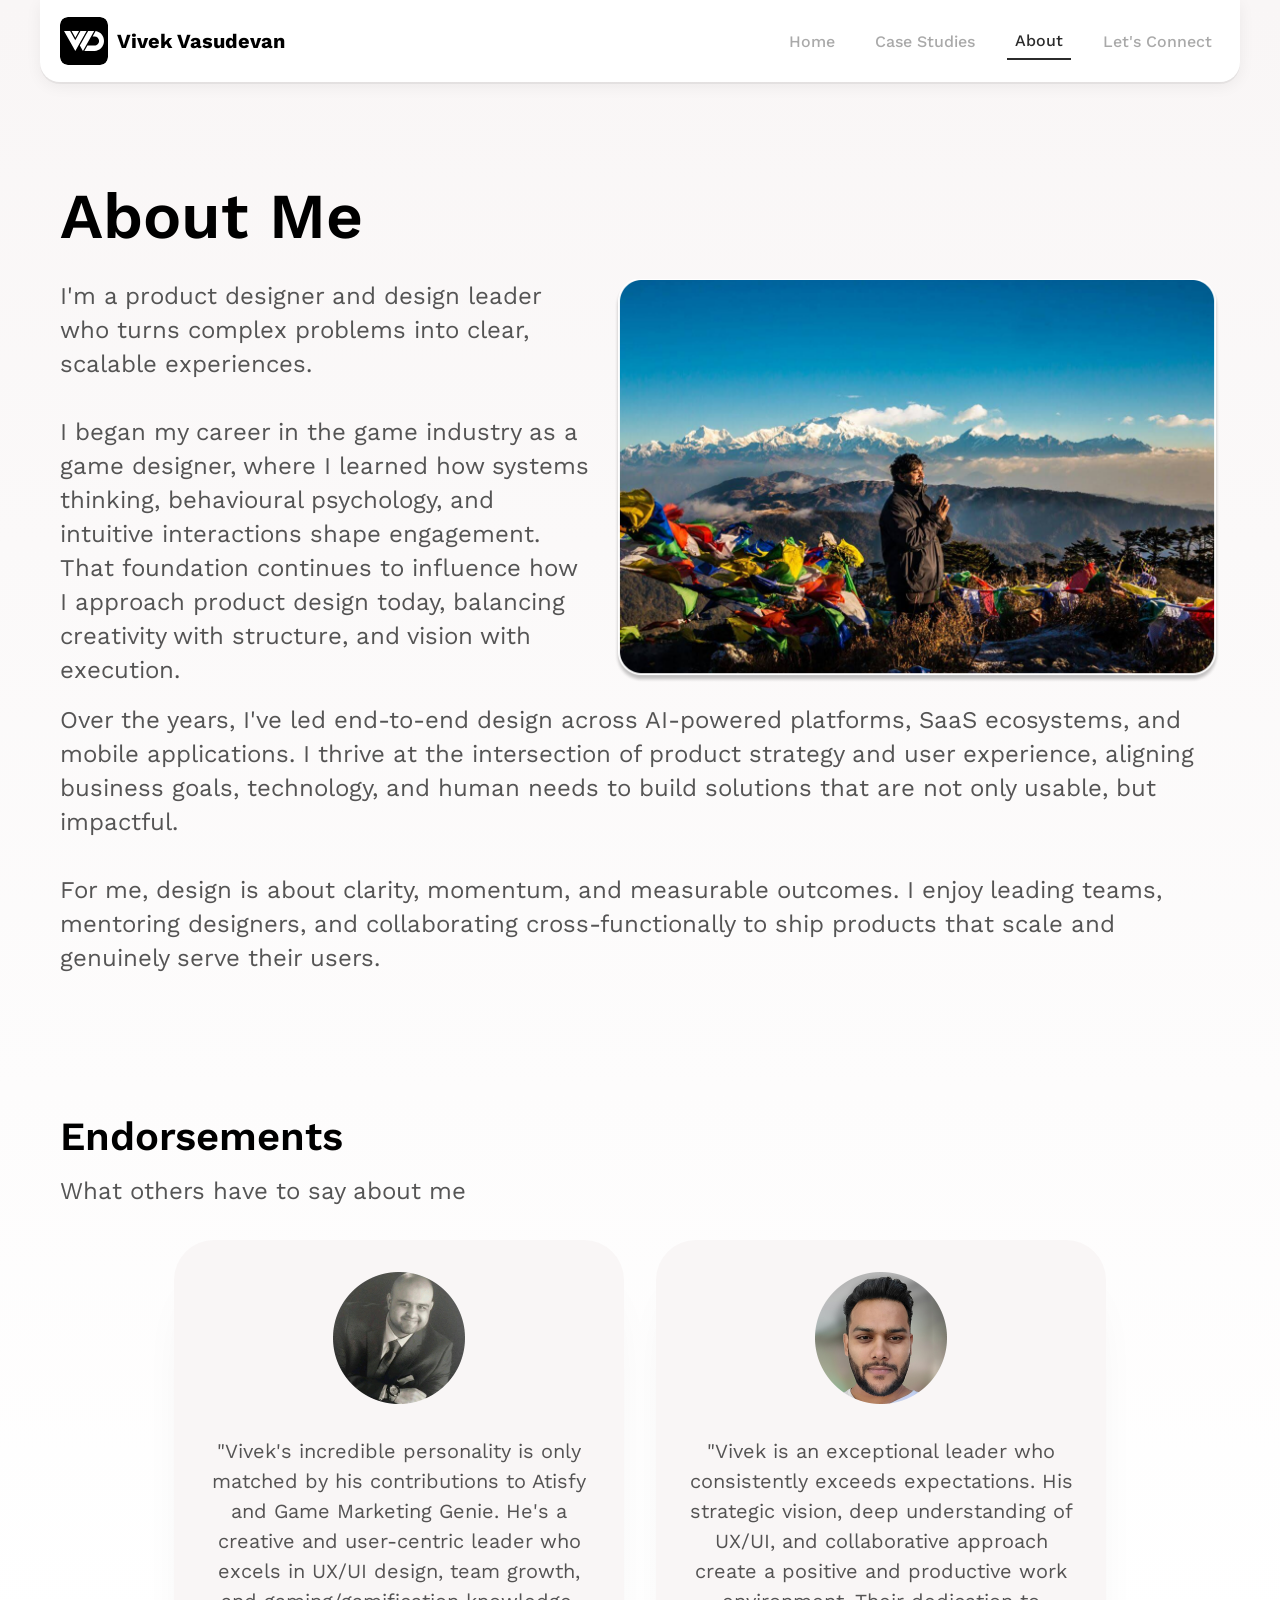
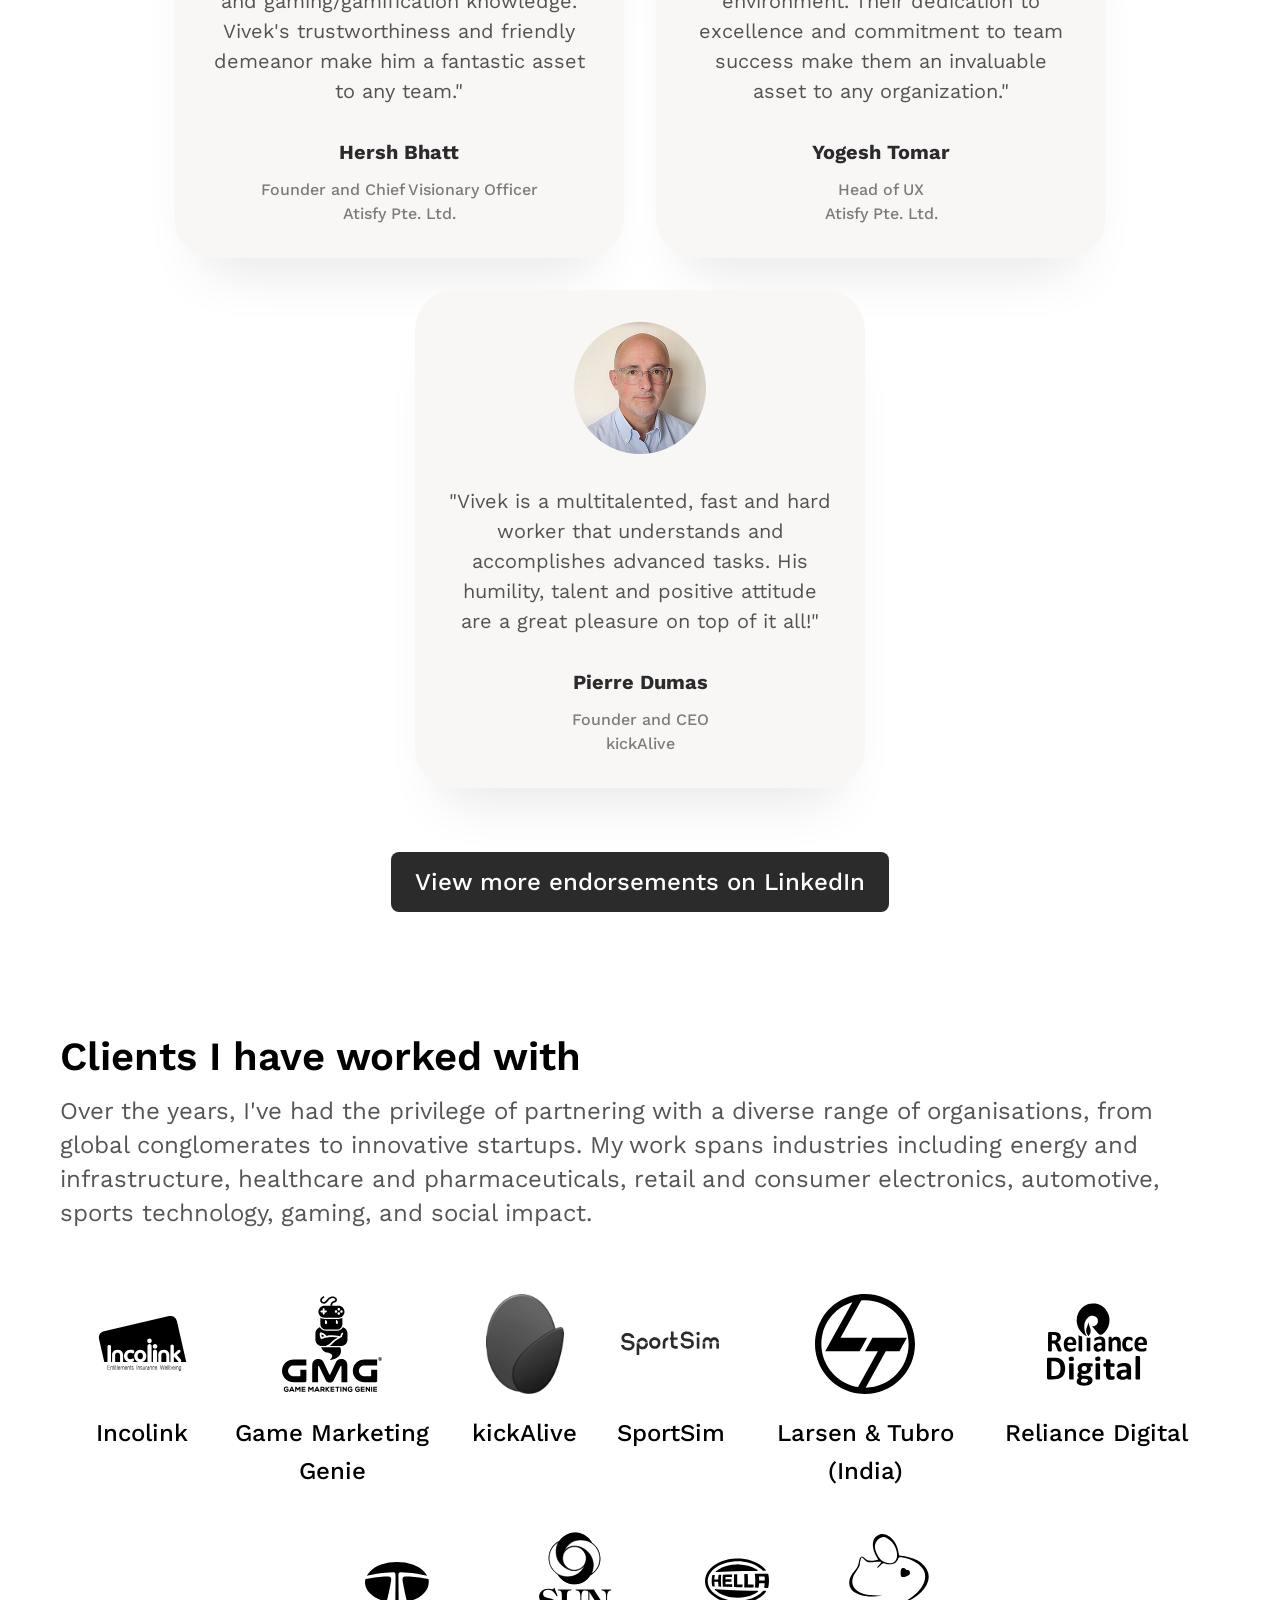
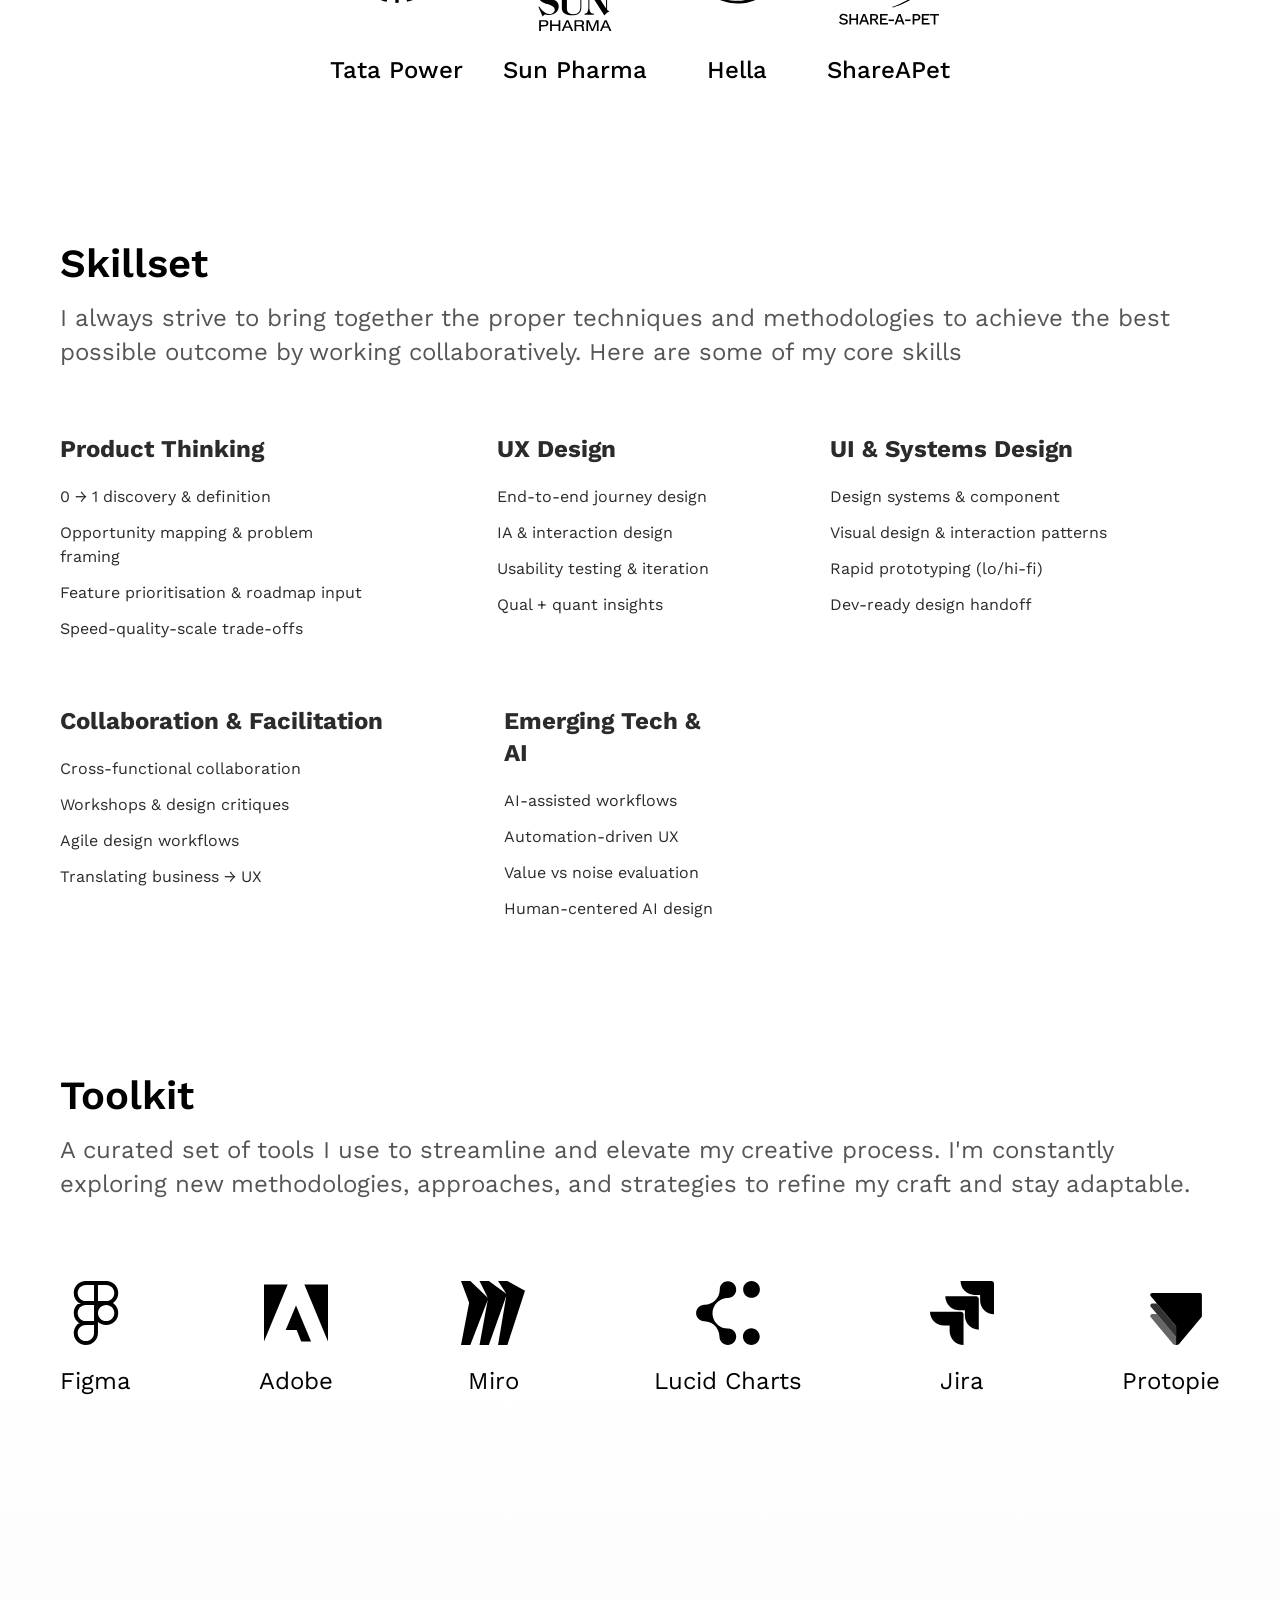
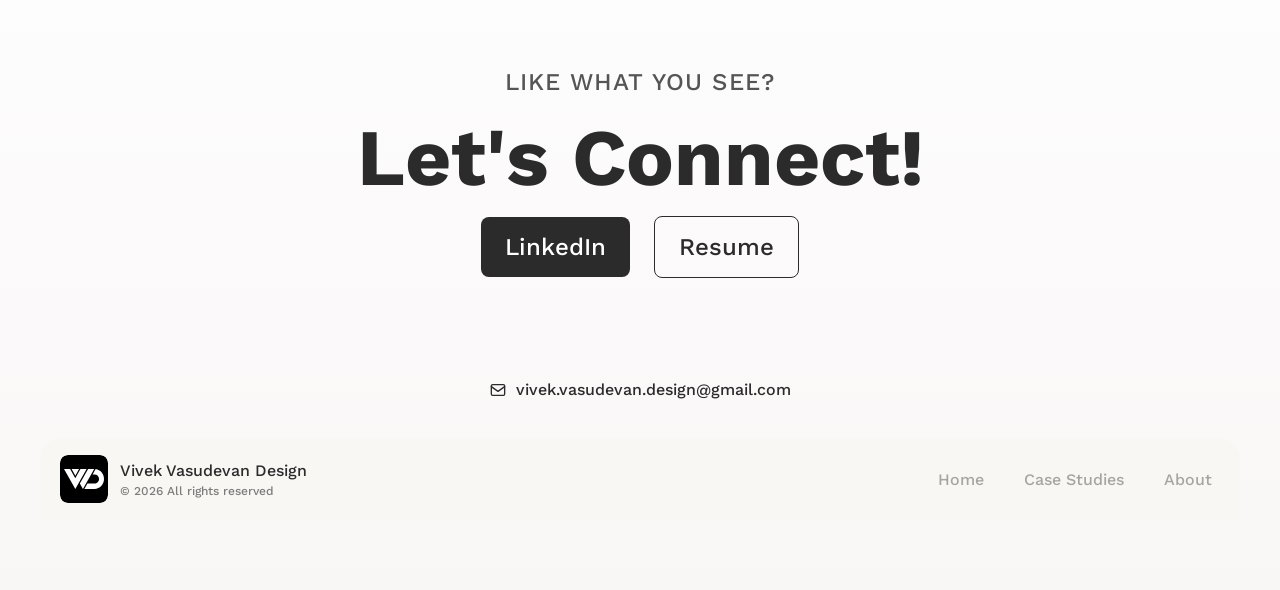
==== about.html @ 0931b458 "Update scroll-to-top button and add back navigation to case study - Replace custom scroll-to-top but" ====
<!DOCTYPE html>
<html lang="en">
<head>
  <meta charset="UTF-8" />
  <meta name="viewport" content="width=device-width, initial-scale=1.0" />
  <title>About – Vivek Vasudevan Design</title>
  <link href="https://fonts.googleapis.com/css2?family=Work+Sans:wght@400;500;600;700&display=swap" rel="stylesheet" />
  <style>
    /* ─── Variables ──────────────────────────────────────── */
    :root {
      --page-max: 1440px;
      --content-width: 1200px;
      --inner-width: 1160px;
    }

    /* ─── Reset ──────────────────────────────────────────── */
    *, *::before, *::after { box-sizing: border-box; margin: 0; padding: 0; }
    html { scroll-behavior: smooth; }

    body {
      font-family: 'Work Sans', sans-serif;
      color: #2b2b2b;
      background: linear-gradient(180deg, #f9f6f6 0%, #fff 30.3%, #fff 85%, #f9f6f6 100%);
      min-height: 100vh;
    }

    .page {
      max-width: var(--page-max);
      margin: 0 auto;
      display: flex;
      flex-direction: column;
      align-items: center;
      padding-bottom: 71px;
    }

    /* ─── NAVIGATION ─────────────────────────────────────── */
    .nav-wrap {
      position: sticky;
      top: 0;
      z-index: 100;
      width: 100%;
      padding: 0 20px;
    }
    nav {
      background: #fff;
      border-radius: 0 0 20px 20px;
      height: 82px;
      padding: 0 20px;
      display: flex;
      align-items: center;
      justify-content: space-between;
      max-width: var(--content-width);
      margin: 0 auto;
      box-shadow: 0 2px 0 rgba(0,0,0,0.05), 0 4px 16px rgba(0,0,0,0.06);
      transition: box-shadow 0.3s;
    }
    nav.scrolled { box-shadow: 0 2px 0 rgba(0,0,0,0.06), 0 8px 24px rgba(0,0,0,0.1); }

    .nav-brand {
      display: flex;
      align-items: center;
      gap: 9px;
      text-decoration: none;
    }
    .nav-logo {
      width: 48px; height: 48px;
      background: #000;
      border-radius: 8px;
      padding: 4px;
      position: relative;
      flex-shrink: 0;
    }
    .nav-logo img {
      position: absolute;
      top: 29.17%; right: 8.33%; bottom: 29.17%; left: 8.33%;
      width: auto; height: auto;
      max-width: 100%; max-height: 100%;
      object-fit: contain;
    }
    .nav-name { font-size: 20px; font-weight: 700; color: #000; white-space: nowrap; }

    .nav-links { display: flex; gap: 24px; align-items: center; list-style: none; }
    .nav-links a, .nav-links button {
      font-family: 'Work Sans', sans-serif;
      font-size: 16px; font-weight: 500;
      color: #2b2b2b;
      text-decoration: none;
      background: none; border: none; cursor: pointer;
      padding: 8px; opacity: 0.4;
      transition: opacity 0.2s;
      display: block;
    }
    .nav-links li.active a { opacity: 1; border-bottom: 2px solid #2b2b2b; }
    .nav-links a:hover, .nav-links button:hover { opacity: 0.8; }

    /* ─── SECTION HEADERS ────────────────────────────────── */
    .section-header { display: flex; flex-direction: column; gap: 12px; width: var(--inner-width); }
    .section-title {
      font-size: 40px; font-weight: 600;
      line-height: 50px; color: #000;
    }
    .section-subtitle {
      font-size: 24px; font-weight: 400;
      line-height: 34px; color: #2b2b2b;
      opacity: 0.8;
    }

    /* ─── ABOUT INTRO ────────────────────────────────────── */
    .about-intro {
      display: flex;
      flex-direction: column;
      gap: 25px;
      align-items: flex-start;
      padding-top: 96px;
      width: var(--inner-width);
    }
    .about-page-title {
      font-size: 64px; font-weight: 600;
      line-height: 76px; color: #000;
    }
    .about-content-wrap { display: flex; flex-direction: column; gap: 16px; width: 100%; }
    .about-row-1 {
      display: flex;
      flex-wrap: wrap;
      gap: 16px 24px;
      align-items: flex-start;
    }
    .about-text {
      flex: 1 0 0;
      font-size: 24px; font-weight: 400;
      line-height: 34px; color: #2b2b2b;
      opacity: 0.8;
      min-width: 300px;
    }
    .about-photo-wrap {
      width: 606px; height: 403px;
      border: none;
      border-radius: 0;
      box-shadow: none;
      overflow: hidden;
      flex-shrink: 0;
    }
    .about-photo-wrap img {
      width: 100%; height: 100%;
      object-fit: cover;
    }
    .about-row-2 .about-text { opacity: 0.8; }

    /* ─── ENDORSEMENTS ───────────────────────────────────── */
    .endorsements-section {
      display: flex;
      flex-direction: column;
      gap: 64px;
      align-items: center;
      padding-top: 137px;
    }
    .endorsements-inner { display: flex; flex-direction: column; gap: 32px; align-items: center; }
    .endorsements-grid {
      display: flex;
      flex-wrap: wrap;
      gap: 32px;
      justify-content: center;
    }
    .endorsement-card {
      background: #f9f6f6;
      border-radius: 40px;
      padding: 32px;
      width: 450px;
      display: flex;
      flex-direction: column;
      align-items: center;
      gap: 32px;
      box-shadow: 0 39px 58.5px -30px rgba(0,0,0,0.11);
      overflow: hidden;
    }
    .endorsement-avatar {
      width: 132px; height: 132px;
      border-radius: 0;
      object-fit: cover;
      flex-shrink: 0;
    }
    .endorsement-quote {
      font-size: 20px; font-weight: 400;
      line-height: 30px; color: #2b2b2b;
      opacity: 0.8;
      text-align: center;
    }
    .endorsement-author { display: flex; flex-direction: column; gap: 12px; width: 100%; text-align: center; }
    .endorsement-name { font-size: 20px; font-weight: 700; line-height: 28px; color: #2b2b2b; }
    .endorsement-role {
      font-size: 16px; font-weight: 500;
      line-height: 24px; color: #2b2b2b;
      opacity: 0.6;
    }

    /* ─── CLIENTS ────────────────────────────────────────── */
    .clients-section { display: flex; flex-direction: column; gap: 64px; width: 100%; }
    .clients-grid {
      display: flex;
      flex-wrap: wrap;
      gap: 40px;
      justify-content: center;
    }
    .client-item { display: flex; flex-direction: column; gap: 20px; align-items: center; }
    .client-logo {
      width: 100px; height: 100px;
      display: flex; align-items: center; justify-content: center;
      flex-shrink: 0;
    }
    .client-logo img { max-width: 100%; max-height: 100%; object-fit: contain; }
    .client-logo.black-bg { background: #000; border-radius: 4px; padding: 10px; }
    .client-name {
      font-size: 24px; font-weight: 500;
      line-height: 1.6; color: #000;
      text-align: center;
      max-width: 200px;
    }

    /* ─── SKILLSET ───────────────────────────────────────── */
    .skills-section { display: flex; flex-direction: column; gap: 64px; width: 100%; }
    .skills-grid {
      display: flex;
      flex-wrap: wrap;
      gap: 64px 120px;
      width: var(--inner-width);
    }
    .skill-group { display: flex; flex-direction: column; gap: 20px; }
    .skill-title { font-size: 24px; font-weight: 700; line-height: 32px; color: #2b2b2b; }
    .skill-items { display: flex; flex-direction: column; gap: 12px; }
    .skill-item { font-size: 16px; font-weight: 400; line-height: 24px; color: #2b2b2b; }

    /* ─── TOOLKIT ────────────────────────────────────────── */
    .toolkit-section { display: flex; flex-direction: column; gap: 80px; width: 100%; }
    .toolkit-row {
      display: flex;
      justify-content: space-between;
      align-items: flex-start;
      width: 100%;
    }
    .tool-item { display: flex; flex-direction: column; gap: 19px; align-items: center; }
    .tool-icon { width: 64px; height: 64px; object-fit: contain; }
    .tool-name { font-size: 24px; font-weight: 400; line-height: 34px; color: #000; white-space: nowrap; }

    /* ─── OUTER SECTIONS WRAPPER ─────────────────────────── */
    .sections-wrapper {
      display: flex;
      flex-direction: column;
      gap: 150px;
      align-items: center;
      padding-top: 120px;
      padding-left: 20px;
      padding-right: 20px;
      width: var(--content-width);
    }

    /* ─── FOOTER ─────────────────────────────────────────── */
    .footer {
      display: flex;
      flex-direction: column;
      align-items: center;
      gap: 64px;
      width: var(--content-width);
      padding-top: 120px;
    }
    .footer-cta { display: flex; flex-direction: column; gap: 12px; align-items: center; width: 100%; }
    .footer-eyebrow {
      font-size: 24px; font-weight: 500;
      color: #2b2b2b; opacity: 0.8;
      text-transform: uppercase;
      text-align: center;
      letter-spacing: 0.05em;
    }
    .footer-headline-wrap {
      display: flex; flex-direction: column;
      align-items: center; gap: 8px;
      height: 192px; justify-content: flex-start;
    }
    .footer-headline { font-size: 80px; font-weight: 700; color: #2b2b2b; text-align: center; line-height: 100px; }
    .footer-btns { display: flex; gap: 24px; align-items: center; }
    .btn-filled {
      background: #2b2b2b; color: #fff;
      padding: 16px 24px; border-radius: 8px;
      font-size: 24px; font-weight: 500;
      text-decoration: none;
      transition: background 0.2s, transform 0.2s;
      display: inline-block;
    }
    .btn-filled:hover { background: #444; transform: translateY(-2px); }
    .btn-outline {
      border: 1px solid #2b2b2b; color: #2b2b2b;
      padding: 16px 24px; border-radius: 8px;
      font-size: 24px; font-weight: 500;
      text-decoration: none;
      transition: background 0.2s, transform 0.2s;
      display: inline-block;
    }
    .btn-outline:hover { background: #f5f5f5; transform: translateY(-2px); }

    .footer-bottom-area { display: flex; flex-direction: column; align-items: center; gap: 24px; width: 100%; }
    .footer-email-link {
      display: flex; align-items: center; gap: 10px;
      padding: 16px; text-decoration: none;
      color: #2b2b2b; font-size: 16px; font-weight: 500;
      border-radius: 8px; transition: opacity 0.2s;
    }
    .footer-email-link:hover { opacity: 0.6; }
    .footer-email-link img { width: 16px; height: 16px; }

    .footer-bottom-nav {
      width: var(--content-width);
      padding: 16px 20px;
      border-radius: 20px 20px 0 0;
      background: #f8f7f4;
      display: flex; align-items: center; justify-content: space-between;
    }
    .footer-brand { display: flex; align-items: center; gap: 12px; text-decoration: none; }
    .footer-logo {
      width: 48px; height: 48px;
      background: #000; border-radius: 8px;
      position: relative; flex-shrink: 0;
    }
    .footer-logo img {
      position: absolute;
      top: 29.17%; right: 8.33%; bottom: 29.17%; left: 8.33%;
      width: auto; height: auto; max-width: 100%; max-height: 100%;
      object-fit: contain;
    }
    .footer-brand-text { display: flex; flex-direction: column; gap: 4px; }
    .footer-brand-name { font-size: 16px; font-weight: 500; color: #2b2b2b; white-space: nowrap; }
    .footer-brand-copy { font-size: 12px; font-weight: 500; color: #2b2b2b; opacity: 0.6; }

    .footer-nav-links { display: flex; gap: 24px; list-style: none; }
    .footer-nav-links a {
      font-family: 'Work Sans', sans-serif;
      font-size: 16px; font-weight: 500;
      color: #2b2b2b; opacity: 0.4;
      text-decoration: none; padding: 8px;
      transition: opacity 0.2s;
    }
    .footer-nav-links a:hover { opacity: 0.8; }

    /* ─── LINKEDIN BUTTON ────────────────────────────────── */
    .linkedin-btn {
      background: #2b2b2b; color: #fff;
      padding: 16px 24px; border-radius: 8px;
      font-size: 24px; font-weight: 500;
      text-decoration: none;
      transition: background 0.2s, transform 0.2s;
      display: inline-block;
    }
    .linkedin-btn:hover { background: #444; transform: translateY(-2px); }

    /* ─── SCROLL TO TOP ──────────────────────────────────── */
    .scroll-top {
      position: fixed;
      right: 20px; bottom: 40px;
      width: 98px; height: 98px;
      background: none; border: none;
      padding: 0; cursor: pointer;
      display: flex; align-items: center; justify-content: center;
      opacity: 0; transform: translateY(20px);
      transition: opacity 0.3s, transform 0.3s;
      z-index: 99;
    }
    .scroll-top.visible { opacity: 1; transform: translateY(0); }
    .scroll-top:hover { transform: translateY(-4px); }
    .scroll-top img { width: 98px; height: 98px; display: block; }

    /* ─── REVEAL ANIMATIONS ──────────────────────────────── */
    .reveal {
      opacity: 0; transform: translateY(32px);
      transition: opacity 0.7s ease, transform 0.7s ease;
    }
    .reveal.visible { opacity: 1; transform: translateY(0); }

    .about-intro { opacity: 0; transform: translateY(24px); animation: fadeUp 0.8s ease forwards 0.1s; }
    @keyframes fadeUp { to { opacity: 1; transform: translateY(0); } }

    /* ─── HAMBURGER BUTTON ──────────────────────────────────── */
    .nav-hamburger {
      display: none;
      flex-direction: column;
      gap: 4px;
      background: none;
      border: none;
      cursor: pointer;
      padding: 8px;
      flex-shrink: 0;
      width: 48px;
      height: 48px;
      align-items: center;
      justify-content: center;
    }
    .nav-hamburger span {
      display: block;
      width: 32px;
      height: 4px;
      background: #2b2b2b;
      border-radius: 22px;
      transition: transform 0.3s ease, opacity 0.3s ease;
    }
    .nav-hamburger.open span:nth-child(1) { transform: translateY(8px) rotate(45deg); }
    .nav-hamburger.open span:nth-child(2) { opacity: 0; transform: scaleX(0); }
    .nav-hamburger.open span:nth-child(3) { transform: translateY(-8px) rotate(-45deg); }

    /* ─── HAMBURGER MENU OVERLAY ────────────────────────────── */
    .mobile-menu {
      display: none;
      flex-direction: column;
      gap: 12px;
      background: #fff;
      border-top: 1px solid rgba(0,0,0,0.08);
      padding: 8px 0 16px;
      position: absolute;
      top: 82px;
      left: 0;
      right: 0;
      z-index: 99;
      box-shadow: 0 8px 24px rgba(0,0,0,0.08);
    }
    .mobile-menu.open { display: flex; }
    @media (min-width: 769px) { .mobile-menu { display: none !important; } }
    .mobile-menu a, .mobile-menu button {
      font-family: 'Work Sans', sans-serif;
      font-size: 16px;
      font-weight: 500;
      color: #2b2b2b;
      text-decoration: none;
      background: none;
      border: none;
      cursor: pointer;
      padding: 10px 20px;
      text-align: left;
      width: 100%;
      display: block;
      transition: opacity 0.2s;
    }
    .mobile-menu a:hover, .mobile-menu button:hover { opacity: 0.6; }

    /* ─── TABLET ≤ 768px ────────────────────────────────────── */
    @media (max-width: 768px) {
      /* Nav */
      .nav-wrap { padding: 0; }
      nav { padding: 0 20px; max-width: 100%; }
      .nav-links { display: none; }
      .nav-hamburger { display: flex; }

      /* About intro: full-width, 40px side padding, photo stacks below text */
      .about-intro { width: 100%; padding: 48px 40px 0; }
      .about-photo-wrap { width: 100%; height: auto; aspect-ratio: 606/403; }
      .about-text { min-width: 0; }

      /* Endorsements: constrain width and add padding */
      .endorsements-section { width: 100%; padding-left: 40px; padding-right: 40px; box-sizing: border-box; }
      .section-header { width: 100%; }

      /* Sections wrapper: full width */
      .sections-wrapper { width: 100%; padding-left: 40px; padding-right: 40px; gap: 80px; padding-top: 80px; }
      .skills-grid { width: 100%; }
      .toolkit-row { flex-wrap: wrap; gap: 40px; justify-content: center; }

      /* Footer */
      .footer { width: 100%; }
      .footer-headline { font-size: 64px; line-height: 1.2; }
      .footer-headline-wrap { height: auto; }
      .footer-bottom-nav { width: 100%; }
      .scroll-top { right: 14px; width: 72px; height: 72px; }
      .scroll-top img { width: 72px; height: 72px; }
    }

    /* ─── MOBILE ≤ 480px ────────────────────────────────────── */
    @media (max-width: 480px) {
      /* Nav */
      .nav-name { display: none; }

      /* About intro */
      .about-intro { padding: 40px 16px 0; }
      .about-page-title { font-size: 48px; line-height: 1.2; }
      .about-content-wrap { gap: 24px; }
      .about-text { font-size: 20px; line-height: 1.6; }

      /* Endorsements */
      .endorsements-section { padding-left: 16px; padding-right: 16px; padding-top: 80px; }
      .endorsements-inner { width: 100%; }
      .endorsement-card { width: 100%; border-radius: 24px; }
      .endorsement-quote { font-size: 16px; line-height: 1.6; }
      .endorsement-avatar { width: 100px; height: 100px; }
      .endorsement-name { font-size: 18px; }
      .endorsement-role { font-size: 14px; }

      /* Clients */
      .clients-grid { gap: 20px; }
      .client-logo { width: 72px; height: 72px; }
      .client-name { font-size: 18px; max-width: 120px; }

      /* Skills: single column, override inline widths */
      .skills-grid { flex-direction: column; gap: 32px; }
      .skills-grid .skill-group { width: 100% !important; }
      .skill-title { font-size: 20px; }

      /* Toolkit */
      .toolkit-row { gap: 24px; }
      .tool-name { font-size: 18px; }

      /* Sections */
      .sections-wrapper { padding-left: 16px; padding-right: 16px; gap: 60px; padding-top: 60px; }
      .section-title { font-size: 32px; line-height: 1.3; }
      .section-subtitle { font-size: 18px; line-height: 1.5; }

      /* Footer */
      .footer { padding-top: 60px; }
      .footer-eyebrow { font-size: 18px; }
      .footer-headline { font-size: 48px; line-height: 1.2; }
      .footer-headline-wrap { height: auto; gap: 24px; }
      .btn-filled, .btn-outline { font-size: 20px; padding: 14px 20px; }
      .footer-btns { flex-direction: column; gap: 12px; align-items: stretch; }
      .footer-bottom-nav {
        flex-direction: column; gap: 12px; align-items: center;
        border-radius: 20px 20px 0 0; padding: 16px;
      }
      .footer-nav-links { display: none; }
      .footer-brand { justify-content: center; }
      .footer-brand-text { align-items: center; }
      .scroll-top { right: 8px; width: 60px; height: 60px; }
      .scroll-top img { width: 60px; height: 60px; }
    }
  </style>
</head>
<body>
<div class="page">

  <!-- ═══ NAVIGATION ══════════════════════════════════════ -->
  <div class="nav-wrap" style="width:100%;">
    <nav id="main-nav">
      <a href="index.html" class="nav-brand">
        <img src="assets/images/VivekVasudevanDesign_Logo.svg" alt="VD logo" width="48" height="48" style="border-radius:8px;flex-shrink:0;" />
        <span class="nav-name">Vivek Vasudevan</span>
      </a>
      <ul class="nav-links">
        <li><a href="index.html">Home</a></li>
        <li><a href="index.html#case-studies">Case Studies</a></li>
        <li class="active"><a href="about.html">About</a></li>
        <li><button onclick="document.getElementById('footer').scrollIntoView({behavior:'smooth'})">Let's Connect</button></li>
      </ul>
      <button class="nav-hamburger" id="hamburgerBtn" aria-label="Open menu" aria-expanded="false">
        <span></span><span></span><span></span>
      </button>
    </nav>
    <div class="mobile-menu" id="mobileMenu" role="menu">
      <a href="index.html">Home</a>
      <a href="index.html#case-studies">Case Studies</a>
      <a href="about.html" onclick="closeMobileMenu()">About</a>
      <button onclick="closeMobileMenu(); document.getElementById('footer').scrollIntoView({behavior:'smooth'})">Let's Connect</button>
    </div>
  </div>

  <!-- ═══ ABOUT INTRO ══════════════════════════════════════ -->
  <div class="about-intro">
    <h1 class="about-page-title">About Me</h1>
    <div class="about-content-wrap">
      <div class="about-row-1">
        <div class="about-text">
          <p>I'm a product designer and design leader who turns complex problems into clear, scalable experiences.</p>
          <p>&nbsp;</p>
          <p>I began my career in the game industry as a game designer, where I learned how systems thinking, behavioural psychology, and intuitive interactions shape engagement. That foundation continues to influence how I approach product design today, balancing creativity with structure, and vision with execution.</p>
        </div>
        <div class="about-photo-wrap">
          <img src="assets/images/AboutMe.png" alt="Vivek Vasudevan" />
        </div>
      </div>
      <div class="about-row-2">
        <div class="about-text" style="width:100%;opacity:0.8;">
          <p>Over the years, I've led end-to-end design across AI-powered platforms, SaaS ecosystems, and mobile applications. I thrive at the intersection of product strategy and user experience, aligning business goals, technology, and human needs to build solutions that are not only usable, but impactful.</p>
          <p>&nbsp;</p>
          <p>For me, design is about clarity, momentum, and measurable outcomes. I enjoy leading teams, mentoring designers, and collaborating cross-functionally to ship products that scale and genuinely serve their users.</p>
        </div>
      </div>
    </div>
  </div>

  <!-- ═══ ENDORSEMENTS ════════════════════════════════════ -->
  <section class="endorsements-section">
    <div class="endorsements-inner">
      <div class="section-header reveal">
        <h2 class="section-title">Endorsements</h2>
        <p class="section-subtitle">What others have to say about me</p>
      </div>
      <div class="endorsements-grid reveal">

        <div class="endorsement-card">
          <img class="endorsement-avatar" src="assets/images/Hersh_ProfilePic.png" alt="Hersh Bhatt" />
          <p class="endorsement-quote">"Vivek's incredible personality is only matched by his contributions to Atisfy and Game Marketing Genie. He's a creative and user-centric leader who excels in UX/UI design, team growth, and gaming/gamification knowledge. Vivek's trustworthiness and friendly demeanor make him a fantastic asset to any team."</p>
          <div class="endorsement-author">
            <p class="endorsement-name">Hersh Bhatt</p>
            <p class="endorsement-role">Founder and Chief Visionary Officer<br>Atisfy Pte. Ltd.</p>
          </div>
        </div>

        <div class="endorsement-card">
          <img class="endorsement-avatar" src="assets/images/Yogesh_ProfilePic.png" alt="Yogesh Tomar" />
          <p class="endorsement-quote">"Vivek is an exceptional leader who consistently exceeds expectations. His strategic vision, deep understanding of UX/UI, and collaborative approach create a positive and productive work environment. Their dedication to excellence and commitment to team success make them an invaluable asset to any organization."</p>
          <div class="endorsement-author">
            <p class="endorsement-name">Yogesh Tomar</p>
            <p class="endorsement-role">Head of UX<br>Atisfy Pte. Ltd.</p>
          </div>
        </div>

        <div class="endorsement-card">
          <img class="endorsement-avatar" src="assets/images/Pierre_ProfilePic.png" alt="Pierre Dumas" />
          <p class="endorsement-quote">"Vivek is a multitalented, fast and hard worker that understands and accomplishes advanced tasks. His humility, talent and positive attitude are a great pleasure on top of it all!"</p>
          <div class="endorsement-author">
            <p class="endorsement-name">Pierre Dumas</p>
            <p class="endorsement-role">Founder and CEO<br>kickAlive</p>
          </div>
        </div>

      </div>
    </div>
    <a class="linkedin-btn reveal" href="https://www.linkedin.com/in/vivek-vasudevan/details/recommendations/?detailScreenTabIndex=0" target="_blank" rel="noopener">
      View more endorsements on LinkedIn
    </a>
  </section>

  <!-- ═══ MAIN SECTIONS (Clients / Skillset / Toolkit / Footer) ═══ -->
  <div class="sections-wrapper">

    <!-- ─── CLIENTS ──────────────────────────────────────── -->
    <div class="clients-section reveal">
      <div class="section-header">
        <h2 class="section-title">Clients I have worked with</h2>
        <p class="section-subtitle">Over the years, I've had the privilege of partnering with a diverse range of organisations, from global conglomerates to innovative startups. My work spans industries including energy and infrastructure, healthcare and pharmaceuticals, retail and consumer electronics, automotive, sports technology, gaming, and social impact.</p>
      </div>
      <div class="clients-grid">

        <div class="client-item">
          <div class="client-logo" style="position:relative;">
            <img src="assets/images/Incolink_Logo.svg" alt="Incolink" style="max-width:100%;max-height:100%;object-fit:contain;" />
          </div>
          <span class="client-name">Incolink</span>
        </div>

        <div class="client-item">
          <div class="client-logo">
            <img src="assets/images/GMG_Logo.svg" alt="Game Marketing Genie" style="max-width:100%;max-height:100%;object-fit:contain;" />
          </div>
          <span class="client-name">Game Marketing Genie</span>
        </div>

        <div class="client-item">
          <div class="client-logo">
            <img src="assets/images/kickAlive_Logo.svg" alt="kickAlive" style="max-width:100%;max-height:100%;object-fit:contain;" />
          </div>
          <span class="client-name">kickAlive</span>
        </div>

        <div class="client-item">
          <div class="client-logo">
            <img src="assets/images/SportSim_Logo.svg" alt="SportSim" style="max-width:100%;max-height:100%;object-fit:contain;" />
          </div>
          <span class="client-name">SportSim</span>
        </div>

        <div class="client-item">
          <div class="client-logo">
            <img src="assets/images/LnT_Logo.svg" alt="Larsen &amp; Tubro" style="max-width:100%;max-height:100%;object-fit:contain;" />
          </div>
          <span class="client-name">Larsen &amp; Tubro (India)</span>
        </div>

        <div class="client-item">
          <div class="client-logo">
            <img src="assets/images/RelaiceDigital_Logo.svg" alt="Reliance Digital" style="max-width:100%;max-height:100%;object-fit:contain;" />
          </div>
          <span class="client-name">Reliance Digital</span>
        </div>

        <div class="client-item">
          <div class="client-logo">
            <img src="assets/images/TataPower_Logo.svg" alt="Tata Power" style="max-width:100%;max-height:100%;object-fit:contain;" />
          </div>
          <span class="client-name">Tata Power</span>
        </div>

        <div class="client-item">
          <div class="client-logo">
            <img src="assets/images/SunPharma_Logo.svg" alt="Sun Pharma" style="max-width:100%;max-height:100%;object-fit:contain;" />
          </div>
          <span class="client-name">Sun Pharma</span>
        </div>

        <div class="client-item">
          <div class="client-logo">
            <img src="assets/images/Hella_Logo.svg" alt="Hella" style="max-width:100%;max-height:100%;object-fit:contain;" />
          </div>
          <span class="client-name">Hella</span>
        </div>

        <div class="client-item">
          <div class="client-logo">
            <img src="assets/images/ShareAPet_Logo.svg" alt="ShareAPet" style="max-width:100%;max-height:100%;object-fit:contain;" />
          </div>
          <span class="client-name">ShareAPet</span>
        </div>

      </div>
    </div>

    <!-- ─── SKILLSET ──────────────────────────────────────── -->
    <div class="skills-section reveal">
      <div style="display:flex;flex-direction:column;align-items:center;width:100%;">
        <div class="section-header">
          <h2 class="section-title">Skillset</h2>
          <p class="section-subtitle">I always strive to bring together the proper techniques and methodologies to achieve the best possible outcome by working collaboratively. Here are some of my core skills</p>
        </div>
      </div>
      <div class="skills-grid">

        <div class="skill-group" style="width:317px;">
          <p class="skill-title">Product Thinking</p>
          <div class="skill-items">
            <p class="skill-item">0 → 1 discovery &amp; definition</p>
            <p class="skill-item">Opportunity mapping &amp; problem framing</p>
            <p class="skill-item">Feature prioritisation &amp; roadmap input</p>
            <p class="skill-item">Speed-quality-scale trade-offs</p>
          </div>
        </div>

        <div class="skill-group" style="width:213px;">
          <p class="skill-title">UX Design</p>
          <div class="skill-items">
            <p class="skill-item">End-to-end journey design</p>
            <p class="skill-item">IA &amp; interaction design</p>
            <p class="skill-item">Usability testing &amp; iteration</p>
            <p class="skill-item">Qual + quant insights</p>
          </div>
        </div>

        <div class="skill-group" style="width:279px;">
          <p class="skill-title">UI &amp; Systems Design</p>
          <div class="skill-items">
            <p class="skill-item">Design systems &amp; component</p>
            <p class="skill-item">Visual design &amp; interaction patterns</p>
            <p class="skill-item">Rapid prototyping (lo/hi-fi)</p>
            <p class="skill-item">Dev-ready design handoff</p>
          </div>
        </div>

        <div class="skill-group" style="width:324px;">
          <p class="skill-title">Collaboration &amp; Facilitation</p>
          <div class="skill-items">
            <p class="skill-item">Cross-functional collaboration</p>
            <p class="skill-item">Workshops &amp; design critiques</p>
            <p class="skill-item">Agile design workflows</p>
            <p class="skill-item">Translating business → UX</p>
          </div>
        </div>

        <div class="skill-group" style="width:226px;">
          <p class="skill-title">Emerging Tech &amp; AI</p>
          <div class="skill-items">
            <p class="skill-item">AI-assisted workflows</p>
            <p class="skill-item">Automation-driven UX</p>
            <p class="skill-item">Value vs noise evaluation</p>
            <p class="skill-item">Human-centered AI design</p>
          </div>
        </div>

      </div>
    </div>

    <!-- ─── TOOLKIT ───────────────────────────────────────── -->
    <div class="toolkit-section reveal">
      <div style="display:flex;flex-direction:column;align-items:center;width:100%;">
        <div class="section-header">
          <h2 class="section-title">Toolkit</h2>
          <p class="section-subtitle">A curated set of tools I use to streamline and elevate my creative process. I'm constantly exploring new methodologies, approaches, and strategies to refine my craft and stay adaptable.</p>
        </div>
      </div>
      <div class="toolkit-row">
        <div class="tool-item">
          <img class="tool-icon" src="assets/images/Logo_Figma.svg" alt="Figma" />
          <span class="tool-name">Figma</span>
        </div>
        <div class="tool-item">
          <img class="tool-icon" src="assets/images/Logo_Adobe.svg" alt="Adobe" style="width:72px;" />
          <span class="tool-name">Adobe</span>
        </div>
        <div class="tool-item">
          <img class="tool-icon" src="assets/images/Miro_Logo.svg" alt="Miro" />
          <span class="tool-name">Miro</span>
        </div>
        <div class="tool-item">
          <img class="tool-icon" src="assets/images/Logo_LucidChart.svg" alt="Lucid Charts" />
          <span class="tool-name">Lucid Charts</span>
        </div>
        <div class="tool-item">
          <img class="tool-icon" src="assets/images/Logo_Jira.svg" alt="Jira" />
          <span class="tool-name">Jira</span>
        </div>
        <div class="tool-item">
          <img class="tool-icon" src="assets/images/Logo_Protopie.svg" alt="Protopie" style="width:63px;" />
          <span class="tool-name">Protopie</span>
        </div>
      </div>
    </div>

    <!-- ─── FOOTER ────────────────────────────────────────── -->
    <footer class="footer" id="footer">
      <div class="footer-cta reveal">
        <p class="footer-eyebrow">Like what you see?</p>
        <div class="footer-headline-wrap">
          <h2 class="footer-headline">Let's Connect!</h2>
          <div class="footer-btns">
            <a class="btn-filled" href="https://www.linkedin.com/in/vivek-vasudevan/" target="_blank" rel="noopener">LinkedIn</a>
            <a class="btn-outline" href="https://drive.google.com/uc?export=download&id=1M83IXrkA5TnbnnoIDzwx2d1z875CXilI" target="_blank" rel="noopener">Resume</a>
          </div>
        </div>
      </div>
      <div class="footer-bottom-area reveal">
        <a class="footer-email-link" href="mailto:vivek.vasudevan.design@gmail.com" target="_blank" rel="noopener">
          <svg width="16" height="16" viewBox="0 0 16 16" fill="none" xmlns="http://www.w3.org/2000/svg" aria-hidden="true"><rect x="1.33" y="2.67" width="13.33" height="10.67" rx="1.33" stroke="#2b2b2b" stroke-width="1.33" stroke-linejoin="round"/><path d="M1.33 4.67 L8 9.33 L14.67 4.67" stroke="#2b2b2b" stroke-width="1.33" stroke-linecap="round" stroke-linejoin="round"/></svg>
          vivek.vasudevan.design@gmail.com
        </a>
        <div class="footer-bottom-nav">
          <a href="index.html" class="footer-brand">
            <img src="assets/images/VivekVasudevanDesign_Logo.svg" alt="VD logo" width="48" height="48" style="border-radius:8px;flex-shrink:0;" />
            <div class="footer-brand-text">
              <span class="footer-brand-name">Vivek Vasudevan Design</span>
              <span class="footer-brand-copy">© 2026 All rights reserved</span>
            </div>
          </a>
          <ul class="footer-nav-links">
            <li><a href="index.html">Home</a></li>
            <li><a href="index.html#case-studies">Case Studies</a></li>
            <li><a href="about.html">About</a></li>
          </ul>
        </div>
      </div>
    </footer>

  </div><!-- /sections-wrapper -->
</div><!-- /page -->

<!-- ═══ SCROLL TO TOP ═══════════════════════════════════ -->
<button class="scroll-top" id="scrollTopBtn" onclick="window.scrollTo({top:0,behavior:'smooth'})" aria-label="Scroll to top">
  <img src="assets/images/Btn_ScrollTop.svg" alt="" />
</button>

<script>
  const nav = document.getElementById('main-nav');
  const scrollTopBtn = document.getElementById('scrollTopBtn');

  window.addEventListener('scroll', () => {
    nav.classList.toggle('scrolled', window.scrollY > 20);
    scrollTopBtn.classList.toggle('visible', window.scrollY > 400);
  });

  /* Intersection observer for reveal */
  const observer = new IntersectionObserver((entries) => {
    entries.forEach(e => { if (e.isIntersecting) e.target.classList.add('visible'); });
  }, { threshold: 0.1, rootMargin: '0px 0px -60px 0px' });
  document.querySelectorAll('.reveal').forEach(el => observer.observe(el));

  /* Scroll-to-top position for wide viewports */
  function updatePos() {
    const vw = window.innerWidth;
    scrollTopBtn.style.right = vw > 1440 ? ((vw - 1440) / 2 + 20) + 'px' : '20px';
  }
  updatePos();
  window.addEventListener('resize', updatePos);

  /* Hamburger menu */
  const hamburgerBtn = document.getElementById('hamburgerBtn');
  const mobileMenu = document.getElementById('mobileMenu');
  hamburgerBtn?.addEventListener('click', () => {
    const open = mobileMenu.classList.toggle('open');
    hamburgerBtn.classList.toggle('open', open);
    hamburgerBtn.setAttribute('aria-expanded', open);
  });
  function closeMobileMenu() {
    mobileMenu?.classList.remove('open');
    hamburgerBtn?.classList.remove('open');
    hamburgerBtn?.setAttribute('aria-expanded', 'false');
  }
  window.addEventListener('scroll', closeMobileMenu, { passive: true });
</script>
</body>
</html>
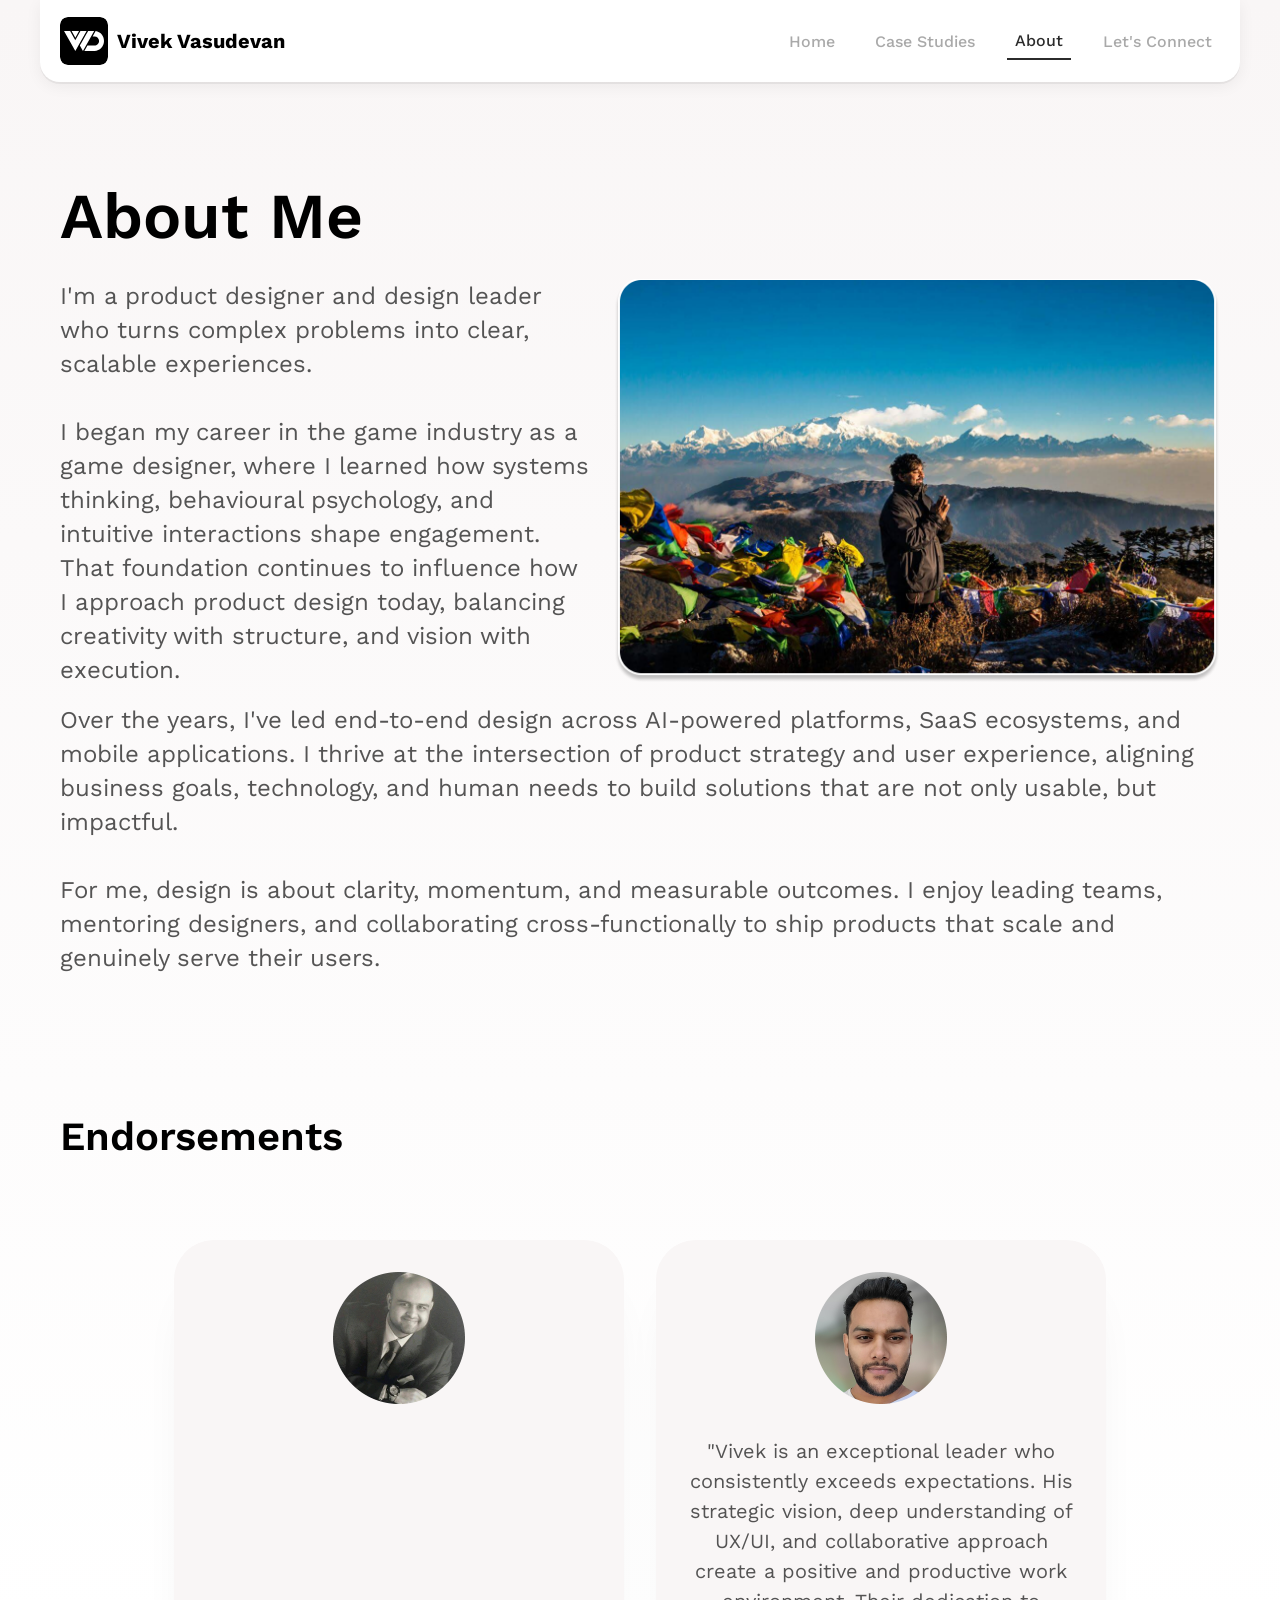
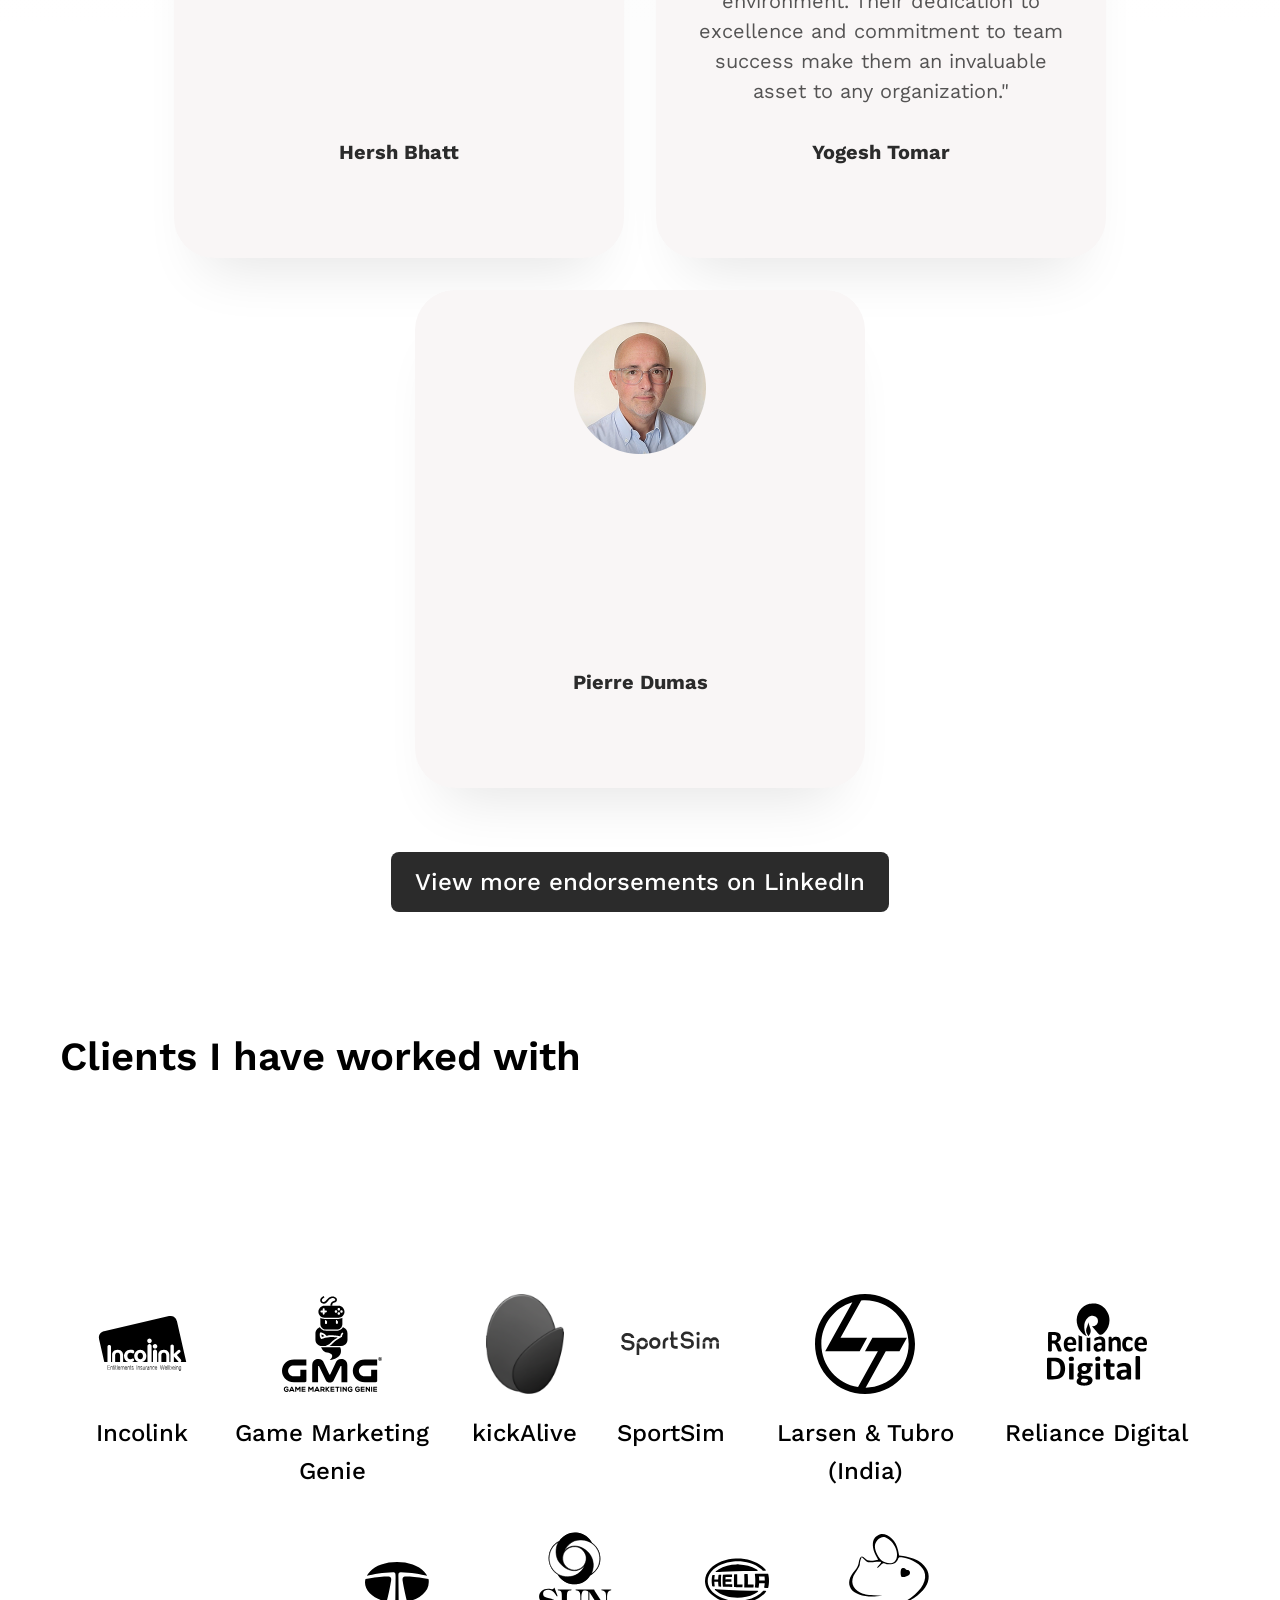
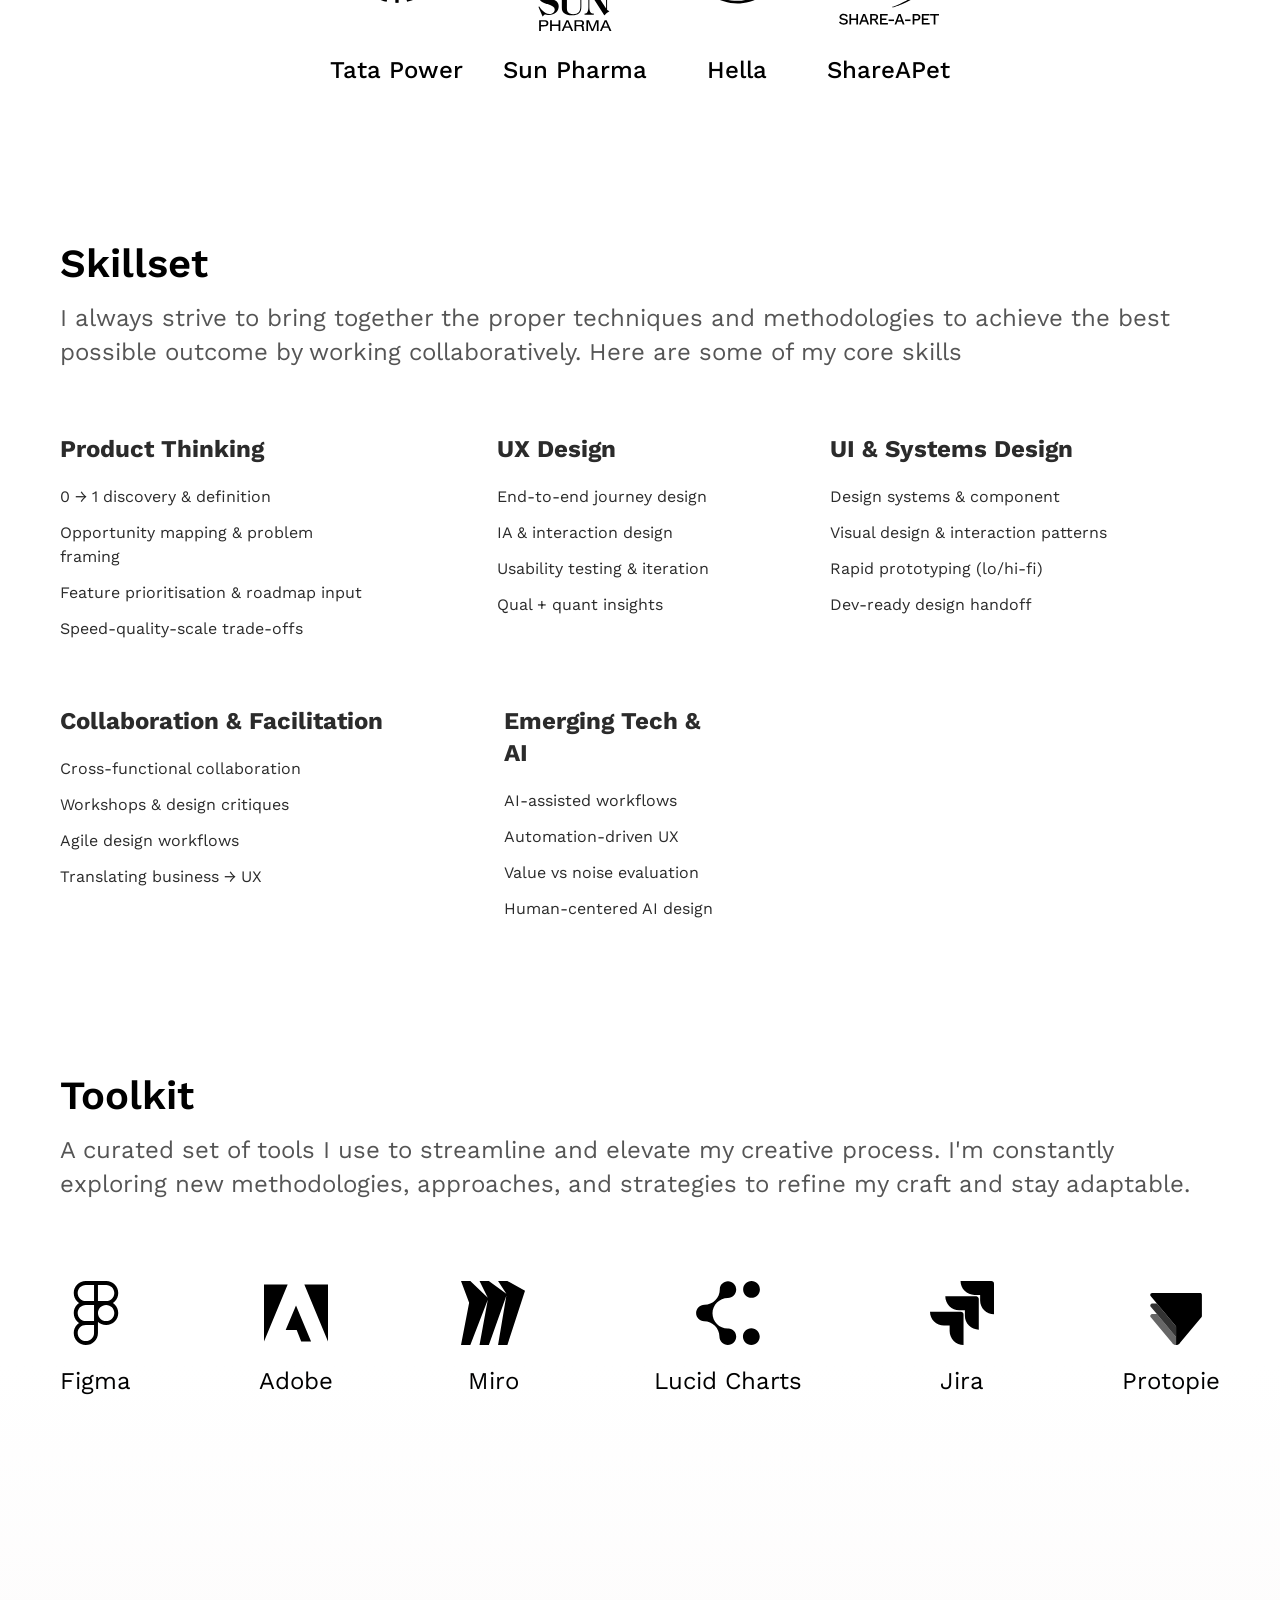
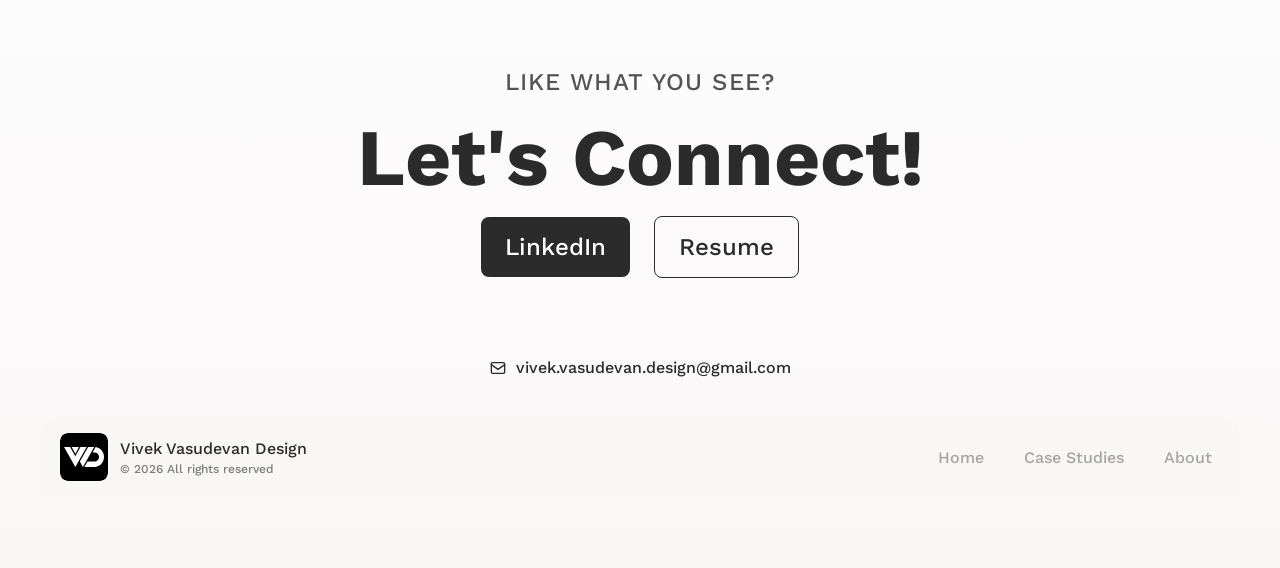
==== commit 4f55821c: "Extract shared components into design system CSS - shared.css v2.0: add nav, buttons, scroll-to-top," ====
--- a/about.html
+++ b/about.html
@@ -1,10 +1,11 @@
 <!DOCTYPE html>
-<html lang="en">
+<html lang="en" data-cs="about">
 <head>
   <meta charset="UTF-8" />
+  <link rel="icon" type="image/svg+xml" href="assets/images/Favicon.svg" />
   <meta name="viewport" content="width=device-width, initial-scale=1.0" />
   <title>About – Vivek Vasudevan Design</title>
-  <link href="https://fonts.googleapis.com/css2?family=Work+Sans:wght@400;500;600;700&display=swap" rel="stylesheet" />
+  <link rel="stylesheet" href="assets/shared.css" />
   <style>
     /* ─── Variables ──────────────────────────────────────── */
     :root {
@@ -14,11 +15,10 @@
     }
 
     /* ─── Reset ──────────────────────────────────────────── */
-    *, *::before, *::after { box-sizing: border-box; margin: 0; padding: 0; }
     html { scroll-behavior: smooth; }
 
     body {
-      font-family: 'Work Sans', sans-serif;
+      font-family: var(--font-ui);
       color: #2b2b2b;
       background: linear-gradient(180deg, #f9f6f6 0%, #fff 30.3%, #fff 85%, #f9f6f6 100%);
       min-height: 100vh;
@@ -81,7 +81,7 @@
 
     .nav-links { display: flex; gap: 24px; align-items: center; list-style: none; }
     .nav-links a, .nav-links button {
-      font-family: 'Work Sans', sans-serif;
+      font-family: var(--font-ui);
       font-size: 16px; font-weight: 500;
       color: #2b2b2b;
       text-decoration: none;
@@ -262,58 +262,9 @@
       width: var(--content-width);
       padding-top: 120px;
     }
-    .footer-cta { display: flex; flex-direction: column; gap: 12px; align-items: center; width: 100%; }
-    .footer-eyebrow {
-      font-size: 24px; font-weight: 500;
-      color: #2b2b2b; opacity: 0.8;
-      text-transform: uppercase;
-      text-align: center;
-      letter-spacing: 0.05em;
-    }
-    .footer-headline-wrap {
-      display: flex; flex-direction: column;
-      align-items: center; gap: 8px;
-      height: 192px; justify-content: flex-start;
-    }
-    .footer-headline { font-size: 80px; font-weight: 700; color: #2b2b2b; text-align: center; line-height: 100px; }
-    .footer-btns { display: flex; gap: 24px; align-items: center; }
-    .btn-filled {
-      background: #2b2b2b; color: #fff;
-      padding: 16px 24px; border-radius: 8px;
-      font-size: 24px; font-weight: 500;
-      text-decoration: none;
-      transition: background 0.2s, transform 0.2s;
-      display: inline-block;
-    }
-    .btn-filled:hover { background: #444; transform: translateY(-2px); }
-    .btn-outline {
-      border: 1px solid #2b2b2b; color: #2b2b2b;
-      padding: 16px 24px; border-radius: 8px;
-      font-size: 24px; font-weight: 500;
-      text-decoration: none;
-      transition: background 0.2s, transform 0.2s;
-      display: inline-block;
-    }
-    .btn-outline:hover { background: #f5f5f5; transform: translateY(-2px); }
-
-    .footer-bottom-area { display: flex; flex-direction: column; align-items: center; gap: 24px; width: 100%; }
-    .footer-email-link {
-      display: flex; align-items: center; gap: 10px;
-      padding: 16px; text-decoration: none;
-      color: #2b2b2b; font-size: 16px; font-weight: 500;
-      border-radius: 8px; transition: opacity 0.2s;
-    }
-    .footer-email-link:hover { opacity: 0.6; }
+
     .footer-email-link img { width: 16px; height: 16px; }
 
-    .footer-bottom-nav {
-      width: var(--content-width);
-      padding: 16px 20px;
-      border-radius: 20px 20px 0 0;
-      background: #f8f7f4;
-      display: flex; align-items: center; justify-content: space-between;
-    }
-    .footer-brand { display: flex; align-items: center; gap: 12px; text-decoration: none; }
     .footer-logo {
       width: 48px; height: 48px;
       background: #000; border-radius: 8px;
@@ -325,19 +276,6 @@
       width: auto; height: auto; max-width: 100%; max-height: 100%;
       object-fit: contain;
     }
-    .footer-brand-text { display: flex; flex-direction: column; gap: 4px; }
-    .footer-brand-name { font-size: 16px; font-weight: 500; color: #2b2b2b; white-space: nowrap; }
-    .footer-brand-copy { font-size: 12px; font-weight: 500; color: #2b2b2b; opacity: 0.6; }
-
-    .footer-nav-links { display: flex; gap: 24px; list-style: none; }
-    .footer-nav-links a {
-      font-family: 'Work Sans', sans-serif;
-      font-size: 16px; font-weight: 500;
-      color: #2b2b2b; opacity: 0.4;
-      text-decoration: none; padding: 8px;
-      transition: opacity 0.2s;
-    }
-    .footer-nav-links a:hover { opacity: 0.8; }
 
     /* ─── LINKEDIN BUTTON ────────────────────────────────── */
     .linkedin-btn {
@@ -351,27 +289,10 @@
     .linkedin-btn:hover { background: #444; transform: translateY(-2px); }
 
     /* ─── SCROLL TO TOP ──────────────────────────────────── */
-    .scroll-top {
-      position: fixed;
-      right: 20px; bottom: 40px;
-      width: 98px; height: 98px;
-      background: none; border: none;
-      padding: 0; cursor: pointer;
-      display: flex; align-items: center; justify-content: center;
-      opacity: 0; transform: translateY(20px);
-      transition: opacity 0.3s, transform 0.3s;
-      z-index: 99;
-    }
-    .scroll-top.visible { opacity: 1; transform: translateY(0); }
+
     .scroll-top:hover { transform: translateY(-4px); }
-    .scroll-top img { width: 98px; height: 98px; display: block; }
 
     /* ─── REVEAL ANIMATIONS ──────────────────────────────── */
-    .reveal {
-      opacity: 0; transform: translateY(32px);
-      transition: opacity 0.7s ease, transform 0.7s ease;
-    }
-    .reveal.visible { opacity: 1; transform: translateY(0); }
 
     .about-intro { opacity: 0; transform: translateY(24px); animation: fadeUp 0.8s ease forwards 0.1s; }
     @keyframes fadeUp { to { opacity: 1; transform: translateY(0); } }
@@ -421,7 +342,7 @@
     .mobile-menu.open { display: flex; }
     @media (min-width: 769px) { .mobile-menu { display: none !important; } }
     .mobile-menu a, .mobile-menu button {
-      font-family: 'Work Sans', sans-serif;
+      font-family: var(--font-ui);
       font-size: 16px;
       font-weight: 500;
       color: #2b2b2b;
@@ -461,9 +382,7 @@
 
       /* Footer */
       .footer { width: 100%; }
-      .footer-headline { font-size: 64px; line-height: 1.2; }
-      .footer-headline-wrap { height: auto; }
-      .footer-bottom-nav { width: 100%; }
+
       .scroll-top { right: 14px; width: 72px; height: 72px; }
       .scroll-top img { width: 72px; height: 72px; }
     }
@@ -509,18 +428,7 @@
 
       /* Footer */
       .footer { padding-top: 60px; }
-      .footer-eyebrow { font-size: 18px; }
-      .footer-headline { font-size: 48px; line-height: 1.2; }
-      .footer-headline-wrap { height: auto; gap: 24px; }
-      .btn-filled, .btn-outline { font-size: 20px; padding: 14px 20px; }
-      .footer-btns { flex-direction: column; gap: 12px; align-items: stretch; }
-      .footer-bottom-nav {
-        flex-direction: column; gap: 12px; align-items: center;
-        border-radius: 20px 20px 0 0; padding: 16px;
-      }
-      .footer-nav-links { display: none; }
-      .footer-brand { justify-content: center; }
-      .footer-brand-text { align-items: center; }
+
       .scroll-top { right: 8px; width: 60px; height: 60px; }
       .scroll-top img { width: 60px; height: 60px; }
     }
@@ -812,7 +720,7 @@
           <h2 class="footer-headline">Let's Connect!</h2>
           <div class="footer-btns">
             <a class="btn-filled" href="https://www.linkedin.com/in/vivek-vasudevan/" target="_blank" rel="noopener">LinkedIn</a>
-            <a class="btn-outline" href="https://drive.google.com/uc?export=download&id=1M83IXrkA5TnbnnoIDzwx2d1z875CXilI" target="_blank" rel="noopener">Resume</a>
+            <a class="btn-outline" href="assets/VivekVasudevan_Resume.pdf" download="VivekVasudevan_Resume.pdf">Resume</a>
           </div>
         </div>
       </div>
@@ -842,6 +750,7 @@
 </div><!-- /page -->
 
 <!-- ═══ SCROLL TO TOP ═══════════════════════════════════ -->
+<div class="scroll-top-tooltip" id="scrollTooltip">Back to top</div>
 <button class="scroll-top" id="scrollTopBtn" onclick="window.scrollTo({top:0,behavior:'smooth'})" aria-label="Scroll to top">
   <img src="assets/images/Btn_ScrollTop.svg" alt="" />
 </button>
@@ -849,6 +758,11 @@
 <script>
   const nav = document.getElementById('main-nav');
   const scrollTopBtn = document.getElementById('scrollTopBtn');
+  const scrollTooltip = document.getElementById('scrollTooltip');
+  scrollTopBtn.addEventListener('mouseenter', () => {
+    if (scrollTopBtn.classList.contains('visible')) scrollTooltip.classList.add('visible');
+  });
+  scrollTopBtn.addEventListener('mouseleave', () => scrollTooltip.classList.remove('visible'));
 
   window.addEventListener('scroll', () => {
     nav.classList.toggle('scrolled', window.scrollY > 20);
@@ -864,7 +778,9 @@
   /* Scroll-to-top position for wide viewports */
   function updatePos() {
     const vw = window.innerWidth;
-    scrollTopBtn.style.right = vw > 1440 ? ((vw - 1440) / 2 + 20) + 'px' : '20px';
+    const right = vw > 1440 ? ((vw - 1440) / 2 + 20) + 'px' : '20px';
+    scrollTopBtn.style.right = right;
+    scrollTooltip.style.right = right;
   }
   updatePos();
   window.addEventListener('resize', updatePos);
--- a/assets/shared.css
+++ b/assets/shared.css
@@ -0,0 +1,573 @@
+/*
+ * ─────────────────────────────────────────────────────────
+ *  SHARED DESIGN SYSTEM — Vivek Vasudevan Portfolio
+ *  shared.css  |  v2.0
+ *
+ *  HOW IT WORKS
+ *  ────────────
+ *  1. Link this file BEFORE any page-specific <style> block.
+ *  2. Add data-cs="[case-study]" to the <html> tag of each page.
+ *     Valid values: atisfyreach | atisfyre | jinance | coinloop | mantro | cosmic-sentry
+ *  3. Use the CSS custom properties (var(--...)) in page styles.
+ *  4. Dark-mode toggle continues to use data-theme="dark" on <html>
+ *     (separate attribute, no conflict).
+ * ─────────────────────────────────────────────────────────
+ */
+
+/* ═══════════════════════════════════════════════════════
+   1. FONTS — all Google Fonts in one network request
+   ═══════════════════════════════════════════════════════ */
+
+/* Work Sans (index, about, atisfyre, jinance, coinloop — UI chrome on every page) */
+/* Poppins  (atisfyreach headings, mantro) */
+/* Lato     (atisfyreach body copy) */
+@import url('https://fonts.googleapis.com/css2?family=Work+Sans:ital,wght@0,400;0,500;0,600;0,700;0,800;1,400&family=Poppins:ital,wght@0,400;0,500;0,600;0,700;0,800;1,700&family=Lato:ital,wght@0,400;0,700;1,700&display=swap');
+
+/* ─── Moonglade DEMO (Cosmic Sentry) ─────────────────── */
+/* Place the font file at: assets/fonts/MoongladeDemo.woff2  */
+/* (download from wherever you sourced Moonglade DEMO)       */
+@font-face {
+  font-family: 'Moonglade DEMO';
+  src: url('fonts/MoongladeDemo.woff2') format('woff2'),
+       url('fonts/MoongladeDemo.woff')  format('woff');
+  font-weight: 400;
+  font-style: normal;
+  font-display: swap;
+}
+
+/* ═══════════════════════════════════════════════════════
+   2. BASE DESIGN TOKENS  (:root = default / Work Sans pages)
+   ═══════════════════════════════════════════════════════ */
+:root {
+  /* ── Typography ──────────────────────────────────────── */
+  --font-heading : 'Work Sans', sans-serif;
+  --font-body    : 'Work Sans', sans-serif;
+  --font-ui      : 'Work Sans', sans-serif; /* nav, labels, captions — always Work Sans */
+
+  /* ── Colour ──────────────────────────────────────────── */
+  --color-text        : #2b2b2b;
+  --color-text-light  : #555;
+  --color-text-muted  : #888;
+  --color-bg          : #fff;
+  --color-bg-alt      : #f9f6f6; /* page gradient start/end */
+  --color-surface     : #fff;    /* card / panel background */
+  --color-accent      : #175cfe; /* primary CTA blue */
+  --color-accent-hover: #0f4bdb;
+  --color-border      : #e5e5e5;
+
+  /* ── Spacing ─────────────────────────────────────────── */
+  --page-max      : 1440px;
+  --content-width : 1200px;
+  --inner-width   : 1160px;
+  --section-gap   : 120px;  /* vertical space between sections */
+
+  /* ── Radii ───────────────────────────────────────────── */
+  --radius-card : 20px;
+  --radius-btn  : 8px;
+  --radius-pill : 100px;
+  --radius-chip : 6px;
+
+  /* ── Shadows ─────────────────────────────────────────── */
+  --shadow-card : 0 4px 32px rgba(0,0,0,0.07);
+  --shadow-btn  : 0 2px 12px rgba(23,92,254,0.18);
+
+  /* ── Transitions ─────────────────────────────────────── */
+  --transition-fast   : 0.15s ease;
+  --transition-normal : 0.25s ease;
+  --transition-slow   : 0.4s ease;
+}
+
+/* ═══════════════════════════════════════════════════════
+   3. PER-CASE-STUDY TYPOGRAPHY OVERRIDES
+      These only change font tokens; all other tokens
+      inherit from :root above.
+   ═══════════════════════════════════════════════════════ */
+
+/* ── AtisfyReach: Poppins headings + Lato body ───────── */
+[data-cs="atisfyreach"] {
+  --font-heading : 'Poppins', sans-serif;
+  --font-body    : 'Lato', sans-serif;
+}
+
+/* ── Atisfyre: Work Sans throughout ─────────────────── */
+[data-cs="atisfyre"] {
+  --font-heading : 'Work Sans', sans-serif;
+  --font-body    : 'Work Sans', sans-serif;
+}
+
+/* ── Jinance: Work Sans throughout ──────────────────── */
+[data-cs="jinance"] {
+  --font-heading : 'Work Sans', sans-serif;
+  --font-body    : 'Work Sans', sans-serif;
+}
+
+/* ── Coinloop: Work Sans throughout ─────────────────── */
+[data-cs="coinloop"] {
+  --font-heading : 'Work Sans', sans-serif;
+  --font-body    : 'Work Sans', sans-serif;
+}
+
+/* ── Mantro: Poppins throughout ─────────────────────── */
+[data-cs="mantro"] {
+  --font-heading : 'Poppins', sans-serif;
+  --font-body    : 'Poppins', sans-serif;
+}
+
+/* ── Cosmic Sentry: Moonglade DEMO headings ──────────── */
+[data-cs="cosmic-sentry"] {
+  --font-heading : 'Moonglade DEMO', sans-serif;
+  --font-body    : 'Work Sans', sans-serif; /* body stays readable */
+}
+
+/* ═══════════════════════════════════════════════════════
+   4. MINIMAL BASE RESET
+      Safe to apply globally — matches existing page resets
+      so adding this file won't change anything visually.
+   ═══════════════════════════════════════════════════════ */
+*, *::before, *::after {
+  box-sizing: border-box;
+  margin: 0;
+  padding: 0;
+}
+
+html {
+  scroll-behavior: smooth;
+}
+
+/* ═══════════════════════════════════════════════════════
+   5. REVEAL ANIMATION
+      Scroll-triggered entrance. JS adds .visible when
+      element enters the viewport.
+   ═══════════════════════════════════════════════════════ */
+.reveal {
+  opacity: 0;
+  transform: translateY(24px);
+  transition: opacity 0.6s ease, transform 0.6s ease;
+}
+.reveal.visible {
+  opacity: 1;
+  transform: none;
+}
+
+/* ═══════════════════════════════════════════════════════
+   6. NAVIGATION
+      Shared across all pages. Pages with unique nav class
+      names (e.g. .cl-nav-wrap, .mt-nav) keep their own
+      styles for now.
+   ═══════════════════════════════════════════════════════ */
+.nav-wrap {
+  position: sticky;
+  top: 0;
+  z-index: 100;
+  width: 100%;
+  padding: 0 20px;
+}
+
+nav {
+  background: #ffffff;
+  border-radius: 0 0 20px 20px;
+  height: 82px;
+  padding: 0 20px;
+  display: flex;
+  align-items: center;
+  justify-content: space-between;
+  box-shadow: 0 2px 0 rgba(0,0,0,0.05), 0 4px 16px rgba(0,0,0,0.06);
+  transition: box-shadow 0.3s ease;
+}
+nav.scrolled {
+  box-shadow: 0 2px 0 rgba(0,0,0,0.06), 0 8px 24px rgba(0,0,0,0.1);
+}
+
+.nav-brand {
+  display: flex;
+  align-items: center;
+  gap: 9px;
+  text-decoration: none;
+}
+.nav-logo {
+  width: 48px;
+  height: 48px;
+  background: #000;
+  border-radius: 8px;
+  padding: 4px;
+  position: relative;
+  flex-shrink: 0;
+}
+.nav-logo img {
+  position: absolute;
+  top: 29.17%;
+  right: 8.33%;
+  bottom: 29.17%;
+  left: 8.33%;
+  width: auto;
+  height: auto;
+  max-width: 100%;
+  max-height: 100%;
+  object-fit: contain;
+}
+.nav-name {
+  font-size: 20px;
+  font-weight: 700;
+  color: #000;
+  white-space: nowrap;
+}
+
+.nav-links {
+  display: flex;
+  gap: 24px;
+  align-items: center;
+  list-style: none;
+}
+.nav-links a, .nav-links button {
+  font-family: var(--font-ui);
+  font-size: 16px;
+  font-weight: 500;
+  color: #2b2b2b;
+  text-decoration: none;
+  background: none;
+  border: none;
+  cursor: pointer;
+  padding: 8px;
+  opacity: 0.4;
+  transition: opacity 0.2s;
+  display: block;
+}
+.nav-links li.active a,
+.nav-links li.active button {
+  opacity: 1;
+  border-bottom: 2px solid #2b2b2b;
+}
+.nav-links a:hover, .nav-links button:hover { opacity: 0.8; }
+
+/* ─── Hamburger button ───────────────────────────────── */
+.nav-hamburger {
+  display: none;
+  flex-direction: column;
+  gap: 4px;
+  background: none;
+  border: none;
+  cursor: pointer;
+  padding: 8px;
+  flex-shrink: 0;
+  width: 48px;
+  height: 48px;
+  align-items: center;
+  justify-content: center;
+}
+.nav-hamburger span {
+  display: block;
+  width: 32px;
+  height: 4px;
+  background: #2b2b2b;
+  border-radius: 22px;
+  transition: transform 0.3s ease, opacity 0.3s ease;
+}
+.nav-hamburger.open span:nth-child(1) { transform: translateY(8px) rotate(45deg); }
+.nav-hamburger.open span:nth-child(2) { opacity: 0; transform: scaleX(0); }
+.nav-hamburger.open span:nth-child(3) { transform: translateY(-8px) rotate(-45deg); }
+
+/* ─── Mobile menu overlay ────────────────────────────── */
+.mobile-menu {
+  display: none;
+  flex-direction: column;
+  gap: 12px;
+  background: #fff;
+  border-top: 1px solid rgba(0,0,0,0.08);
+  padding: 8px 0 16px;
+  position: absolute;
+  top: 82px;
+  left: 0;
+  right: 0;
+  z-index: 99;
+  box-shadow: 0 8px 24px rgba(0,0,0,0.08);
+}
+.mobile-menu.open { display: flex; }
+@media (min-width: 769px) { .mobile-menu { display: none !important; } }
+.mobile-menu a, .mobile-menu button {
+  font-family: var(--font-ui);
+  font-size: 16px;
+  font-weight: 500;
+  color: #2b2b2b;
+  text-decoration: none;
+  background: none;
+  border: none;
+  cursor: pointer;
+  padding: 10px 20px;
+  text-align: left;
+  width: 100%;
+  display: block;
+  transition: opacity 0.2s;
+}
+.mobile-menu a:hover, .mobile-menu button:hover { opacity: 0.6; }
+
+/* ─── Nav responsive ─────────────────────────────────── */
+@media (max-width: 768px) {
+  .nav-wrap { padding: 0; }
+  nav { padding: 0 20px; max-width: 100%; }
+  .nav-links { display: none; }
+  .nav-hamburger { display: flex; }
+}
+
+/* ─── Back link (case study pages) ──────────────────── */
+.cs-back-link {
+  display: flex;
+  align-items: center;
+  gap: 8px;
+  text-decoration: none;
+  font-family: var(--font-ui);
+  font-size: 15px;
+  font-weight: 500;
+  color: var(--color-text);
+}
+
+/* ═══════════════════════════════════════════════════════
+   7. BUTTONS
+   ═══════════════════════════════════════════════════════ */
+.btn-filled {
+  background: #2b2b2b;
+  color: #fff;
+  padding: 16px 24px;
+  border-radius: var(--radius-btn);
+  font-size: 24px;
+  font-weight: 500;
+  text-decoration: none;
+  transition: background 0.2s, transform 0.2s;
+  display: inline-block;
+}
+.btn-filled:hover { background: #444; transform: translateY(-2px); }
+
+.btn-outline {
+  border: 1px solid #2b2b2b;
+  color: #2b2b2b;
+  padding: 16px 24px;
+  border-radius: var(--radius-btn);
+  font-size: 24px;
+  font-weight: 500;
+  text-decoration: none;
+  transition: background 0.2s, transform 0.2s;
+  display: inline-block;
+}
+.btn-outline:hover { background: #f5f5f5; transform: translateY(-2px); }
+
+/* ─── Button responsive ──────────────────────────────── */
+@media (max-width: 768px) {
+  .btn-filled, .btn-outline { font-size: 20px; padding: 14px 20px; }
+}
+
+/* ═══════════════════════════════════════════════════════
+   8. SCROLL-TO-TOP BUTTON + TOOLTIP
+   ═══════════════════════════════════════════════════════ */
+.scroll-top {
+  position: fixed;
+  right: 20px;
+  bottom: 40px;
+  width: 98px;
+  height: 98px;
+  background: none;
+  border: none;
+  padding: 0;
+  cursor: pointer;
+  display: flex;
+  align-items: center;
+  justify-content: center;
+  opacity: 0;
+  transform: translateY(20px);
+  transition: opacity 0.3s, transform 0.3s;
+  z-index: 99;
+}
+.scroll-top.visible {
+  opacity: 1;
+  transform: translateY(0);
+}
+.scroll-top img {
+  width: 98px;
+  height: 98px;
+  display: block;
+}
+
+.scroll-top-tooltip {
+  position: fixed;
+  right: 20px;
+  bottom: calc(40px + 98px + 12px);
+  background: #fff;
+  color: #2b2b2b;
+  font-family: var(--font-ui);
+  font-size: 18px;
+  font-weight: 400;
+  padding: 14px 24px;
+  border-radius: 16px;
+  white-space: nowrap;
+  box-shadow: 0 4px 20px rgba(0,0,0,0.15);
+  opacity: 0;
+  pointer-events: none;
+  transition: opacity 0.2s;
+  z-index: 199;
+}
+.scroll-top-tooltip.visible { opacity: 1; }
+
+/* Hide tooltip below tablet — finger-tap replaces hover */
+@media (max-width: 1024px) {
+  .scroll-top-tooltip { display: none !important; }
+}
+
+/* ═══════════════════════════════════════════════════════
+   9. FOOTER COMPONENTS
+      .footer itself is page-specific (width / margin-top
+      vary). All sub-components are shared.
+   ═══════════════════════════════════════════════════════ */
+
+/* ─── CTA block ──────────────────────────────────────── */
+.footer-cta {
+  display: flex;
+  flex-direction: column;
+  gap: 12px;
+  align-items: center;
+  width: 100%;
+}
+.footer-eyebrow {
+  font-size: 24px;
+  font-weight: 500;
+  color: #2b2b2b;
+  opacity: 0.8;
+  text-transform: uppercase;
+  text-align: center;
+  letter-spacing: 0.05em;
+}
+.footer-headline-wrap {
+  display: flex;
+  flex-direction: column;
+  align-items: center;
+  gap: 8px;
+}
+.footer-headline {
+  font-size: 80px;
+  font-weight: 700;
+  color: #2b2b2b;
+  text-align: center;
+  line-height: 100px;
+}
+.footer-btns {
+  display: flex;
+  gap: 24px;
+  align-items: center;
+}
+
+/* ─── Bottom area ────────────────────────────────────── */
+.footer-bottom-area {
+  display: flex;
+  flex-direction: column;
+  align-items: center;
+  gap: 24px;
+  width: 100%;
+}
+.footer-email-link {
+  display: flex;
+  align-items: center;
+  gap: 10px;
+  padding: 16px;
+  text-decoration: none;
+  color: #2b2b2b;
+  font-size: 16px;
+  font-weight: 500;
+  border-radius: 8px;
+  transition: opacity 0.2s;
+}
+.footer-email-link:hover { opacity: 0.6; }
+
+/* ─── Bottom bar ─────────────────────────────────────── */
+.footer-bottom-nav {
+  width: var(--content-width);
+  padding: 16px 20px;
+  border-radius: 20px 20px 0 0;
+  background: #f8f7f4;
+  display: flex;
+  align-items: center;
+  justify-content: space-between;
+}
+.footer-brand {
+  display: flex;
+  align-items: center;
+  gap: 12px;
+  text-decoration: none;
+}
+.footer-brand-text {
+  display: flex;
+  flex-direction: column;
+  gap: 4px;
+}
+.footer-brand-name {
+  font-size: 16px;
+  font-weight: 500;
+  color: #2b2b2b;
+  white-space: nowrap;
+}
+.footer-brand-copy {
+  font-size: 12px;
+  font-weight: 500;
+  color: #2b2b2b;
+  opacity: 0.6;
+}
+.footer-nav-links {
+  display: flex;
+  gap: 24px;
+  list-style: none;
+}
+.footer-nav-links a {
+  font-family: var(--font-ui);
+  font-size: 16px;
+  font-weight: 500;
+  color: #2b2b2b;
+  opacity: 0.4;
+  text-decoration: none;
+  padding: 8px;
+  transition: opacity 0.2s;
+}
+.footer-nav-links a:hover { opacity: 0.8; }
+
+/* ─── Footer responsive ──────────────────────────────── */
+@media (max-width: 768px) {
+  .footer-bottom-nav { width: 100%; }
+  .footer-nav-links { display: none; }
+  .footer-headline { font-size: 64px; line-height: 1.2; }
+}
+@media (max-width: 480px) {
+  .footer-headline { font-size: 48px; line-height: 1.2; }
+  .footer-headline-wrap { gap: 24px; }
+  .footer-btns { flex-direction: column; gap: 12px; align-items: stretch; }
+  .footer-bottom-nav {
+    flex-direction: column;
+    gap: 12px;
+    align-items: center;
+    border-radius: 20px 20px 0 0;
+    padding: 16px;
+  }
+  .footer-brand { justify-content: center; }
+}
+
+/* ═══════════════════════════════════════════════════════
+   10. MIGRATION NOTES
+   ═══════════════════════════════════════════════════════
+   When updating a page to use this system:
+
+   Step A — In <html>, add:  data-cs="[case-study-name]"
+   Step B — In <head>, add before the page <style>:
+            <link rel="stylesheet" href="assets/shared.css" />
+   Step C — Remove the duplicate Google Fonts <link> tag
+             (this file handles all font loading).
+   Step D — Replace hardcoded font-family strings with
+             CSS variables (done in v1.0).
+   Step E — Remove CSS blocks for these shared components:
+            - .reveal / .reveal.visible
+            - .nav-wrap / nav / .nav-brand / .nav-logo /
+              .nav-name / .nav-links / .nav-hamburger /
+              .mobile-menu  (standard-named nav only)
+            - .btn-filled / .btn-outline
+            - .scroll-top / .scroll-top-tooltip
+            - .footer-cta / .footer-eyebrow /
+              .footer-headline-wrap / .footer-headline /
+              .footer-btns / .footer-bottom-area /
+              .footer-email-link / .footer-bottom-nav /
+              .footer-brand / .footer-brand-text /
+              .footer-brand-name / .footer-brand-copy /
+              .footer-nav-links
+   ════════════════════════════════════════════════════════ */
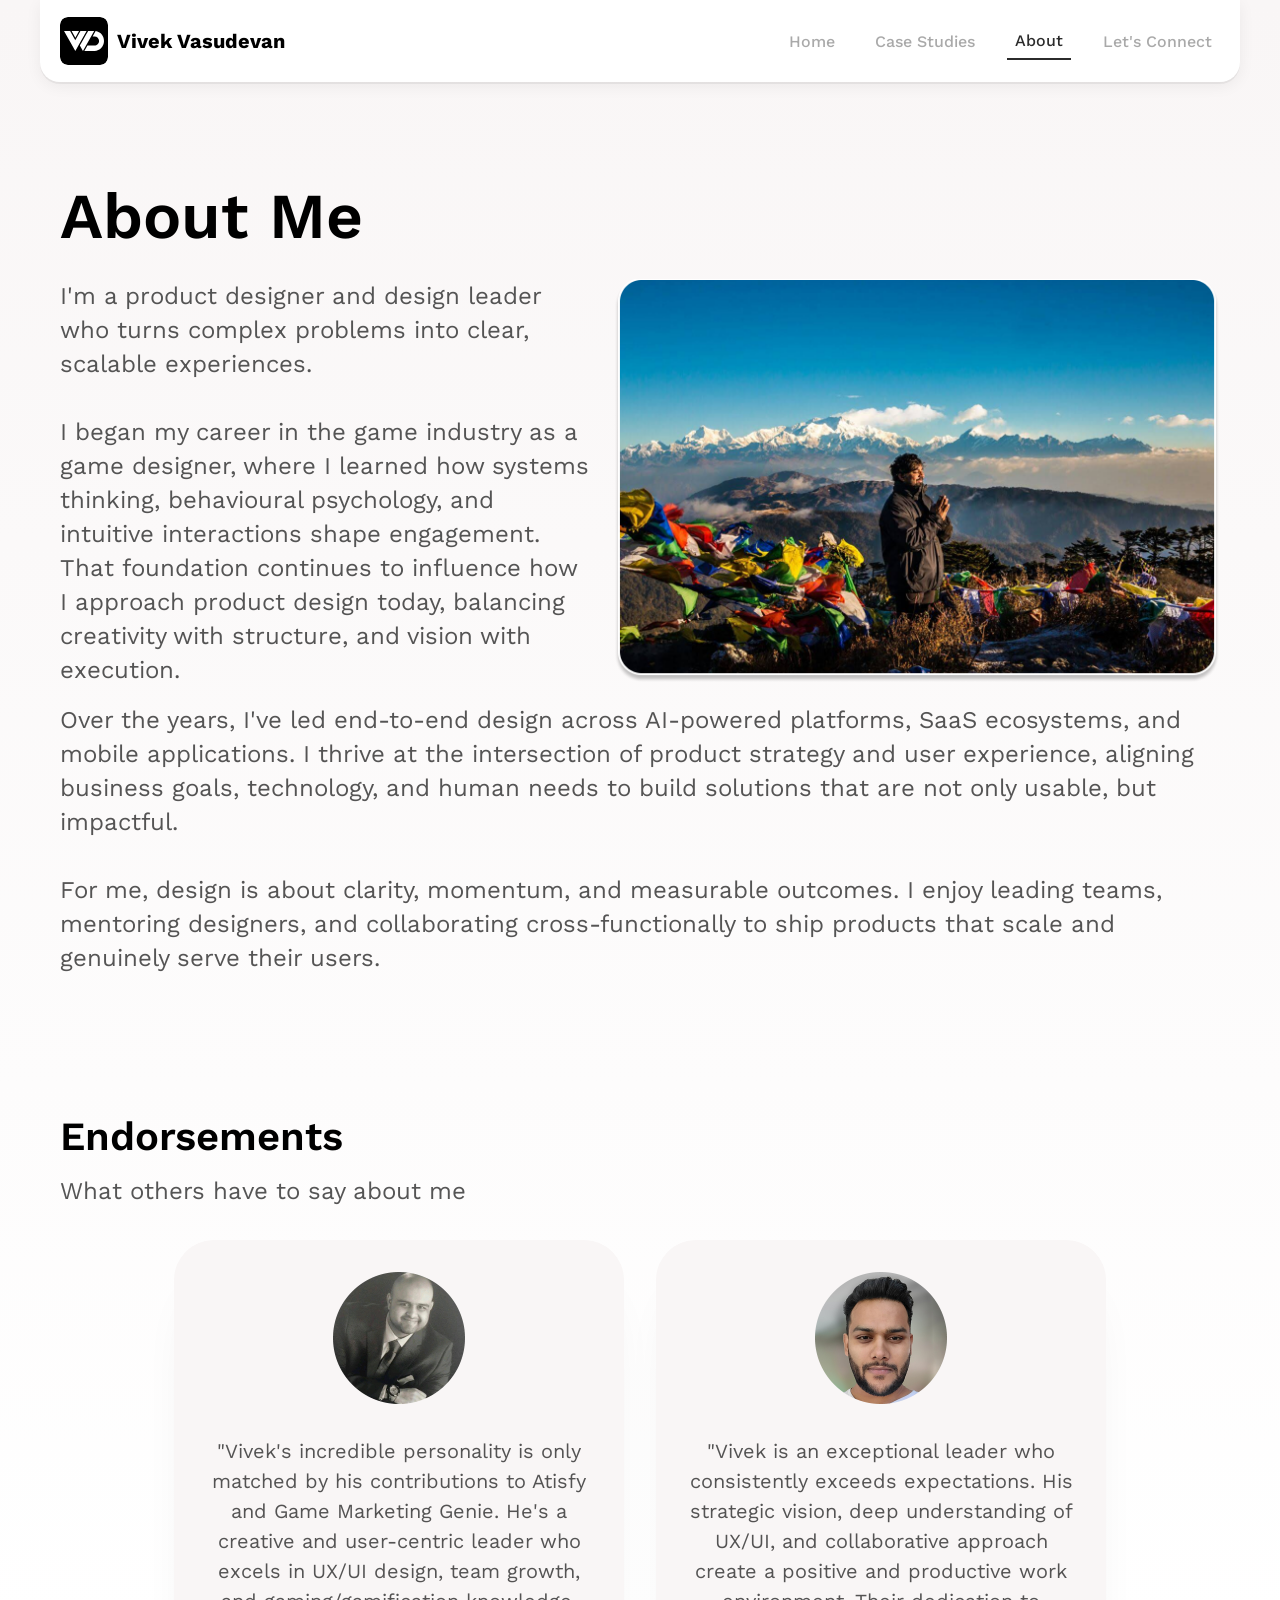
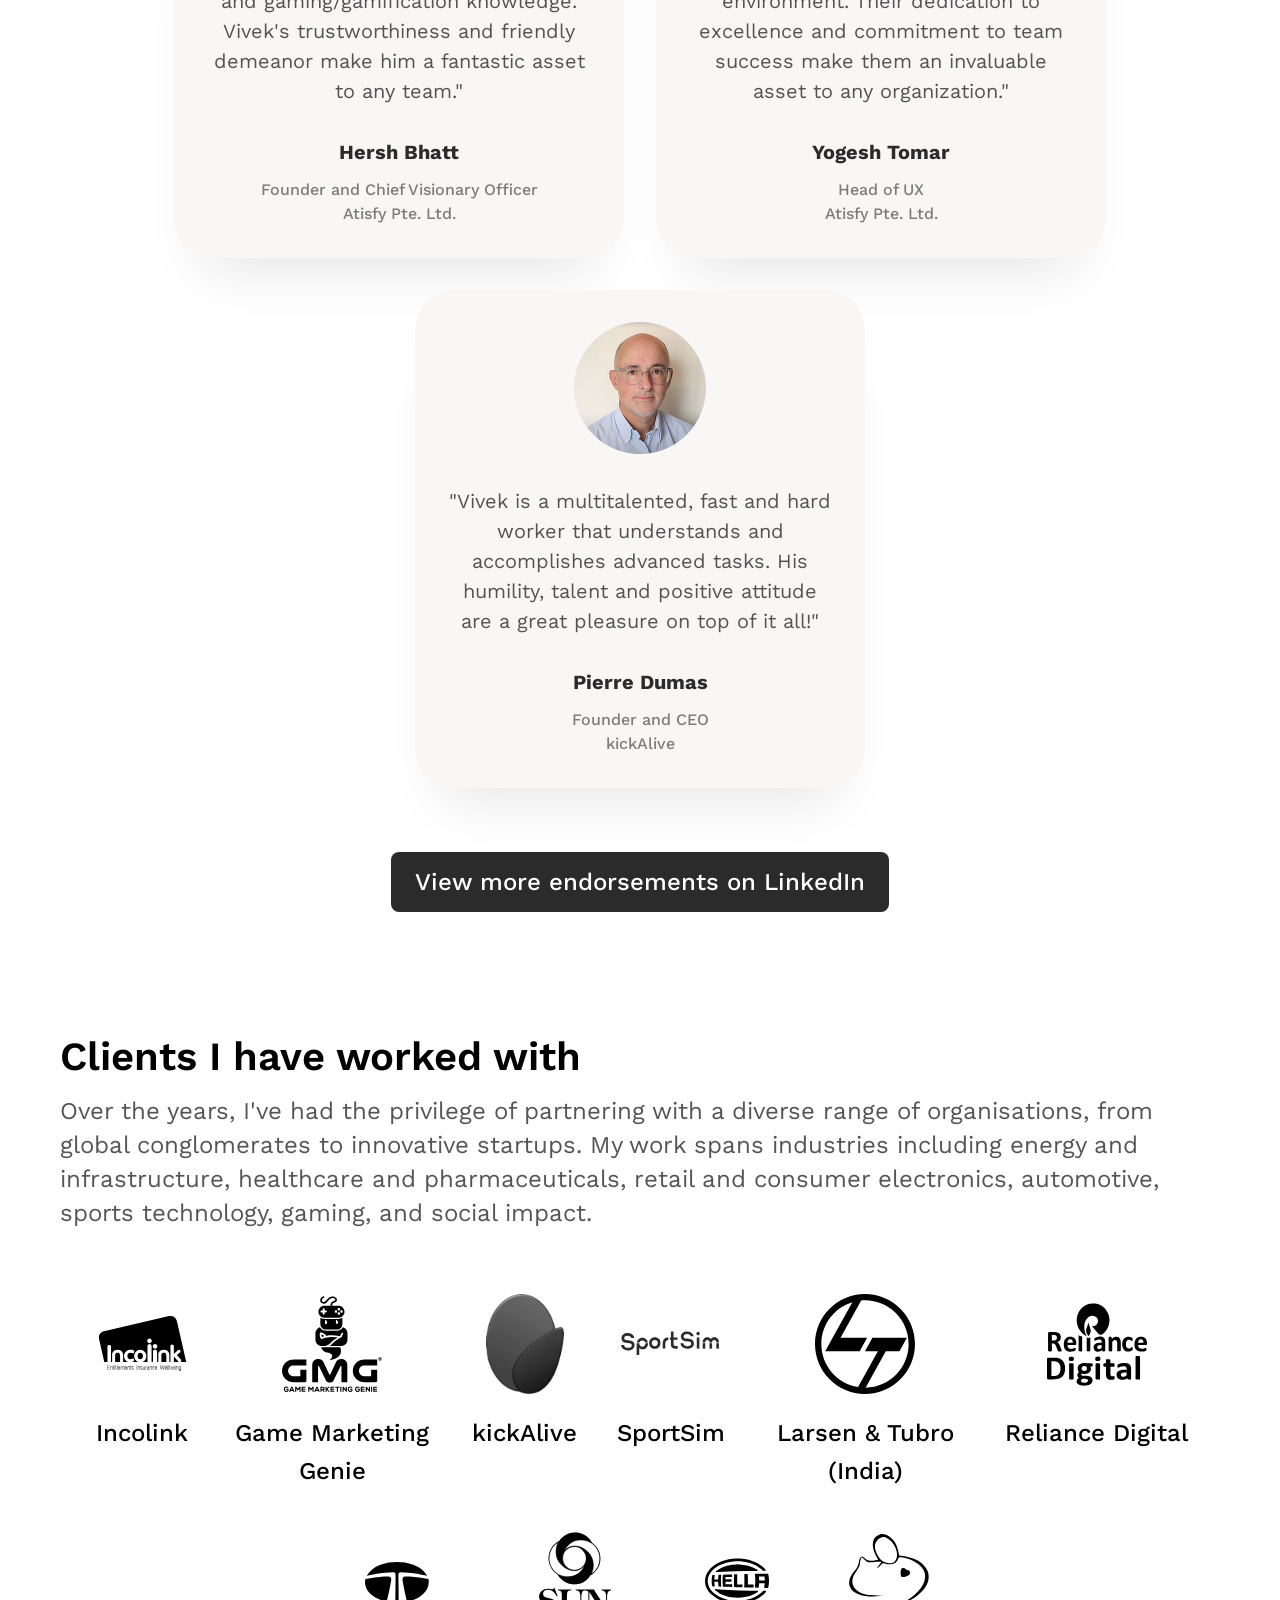
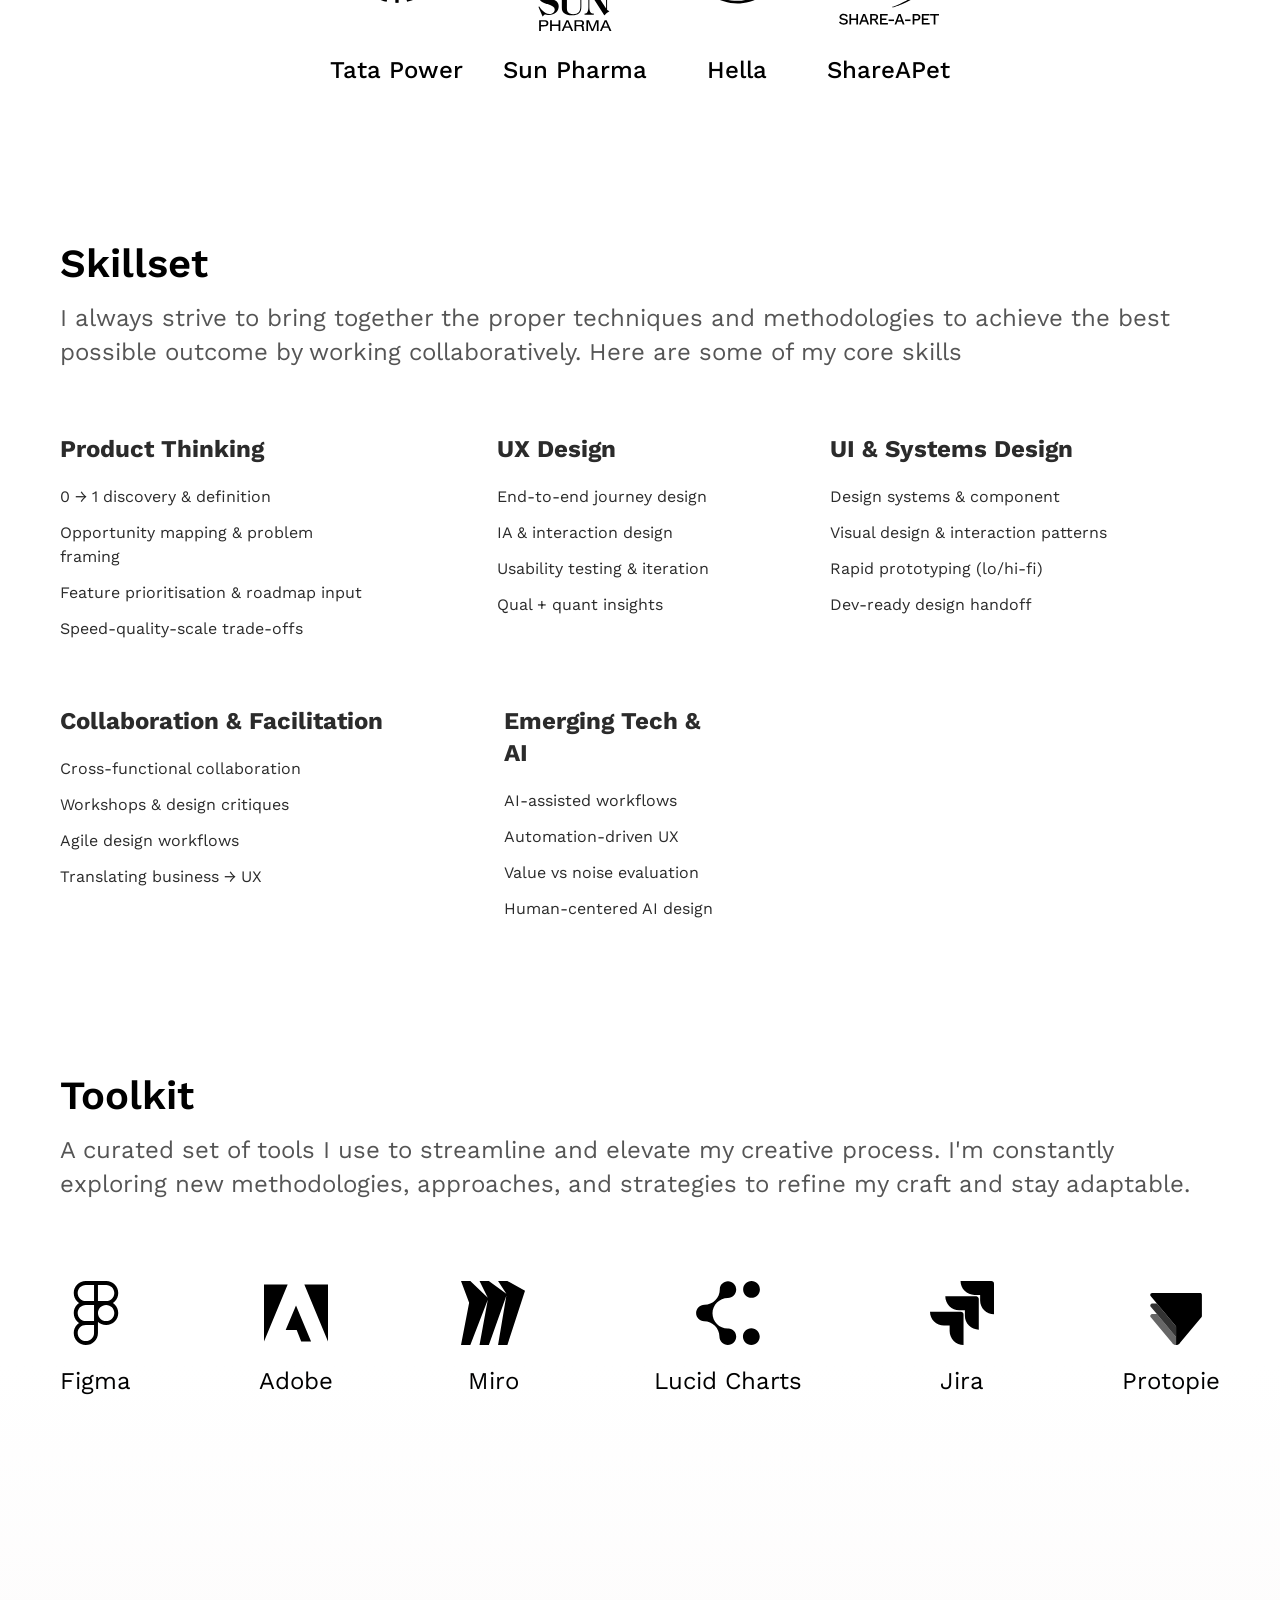
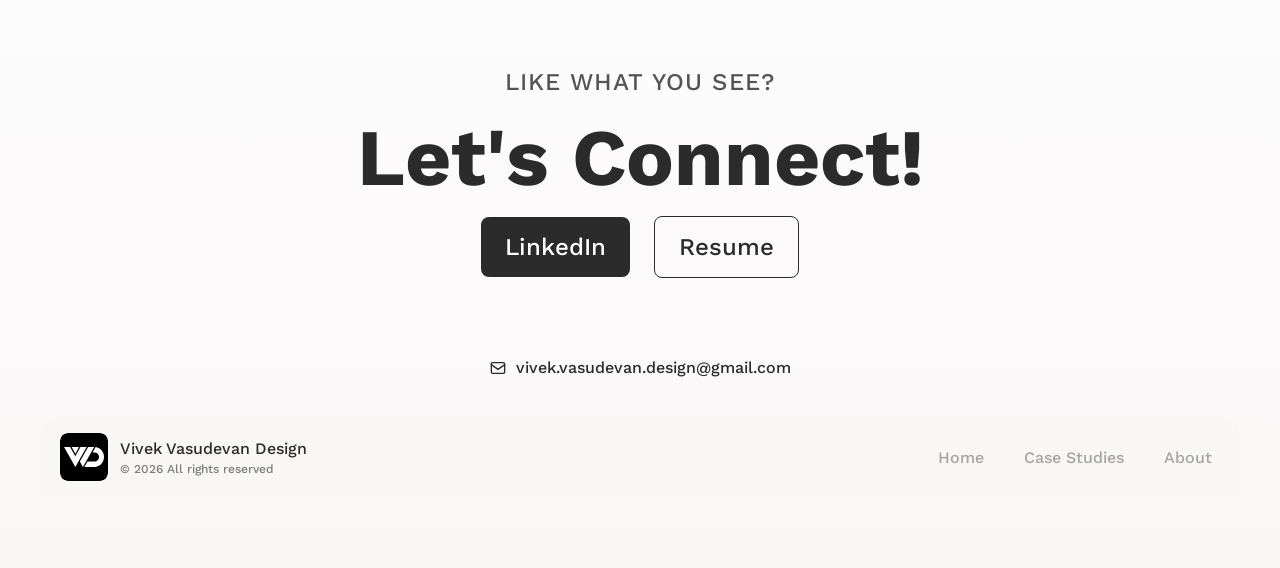
==== commit 3083d716: "Complete design system: colour tokens, nav normalisation, accent modes Colour tokens: - Add per-case" ====
--- a/about.html
+++ b/about.html
@@ -19,7 +19,7 @@
 
     body {
       font-family: var(--font-ui);
-      color: #2b2b2b;
+      color: var(--color-text);
       background: linear-gradient(180deg, #f9f6f6 0%, #fff 30.3%, #fff 85%, #f9f6f6 100%);
       min-height: 100vh;
     }
@@ -83,14 +83,14 @@
     .nav-links a, .nav-links button {
       font-family: var(--font-ui);
       font-size: 16px; font-weight: 500;
-      color: #2b2b2b;
+      color: var(--color-text);
       text-decoration: none;
       background: none; border: none; cursor: pointer;
       padding: 8px; opacity: 0.4;
       transition: opacity 0.2s;
       display: block;
     }
-    .nav-links li.active a { opacity: 1; border-bottom: 2px solid #2b2b2b; }
+    .nav-links li.active a { opacity: 1; border-bottom: 2px solid var(--color-text); }
     .nav-links a:hover, .nav-links button:hover { opacity: 0.8; }
 
     /* ─── SECTION HEADERS ────────────────────────────────── */
@@ -101,7 +101,7 @@
     }
     .section-subtitle {
       font-size: 24px; font-weight: 400;
-      line-height: 34px; color: #2b2b2b;
+      line-height: 34px; color: var(--color-text);
       opacity: 0.8;
     }
 
@@ -128,7 +128,7 @@
     .about-text {
       flex: 1 0 0;
       font-size: 24px; font-weight: 400;
-      line-height: 34px; color: #2b2b2b;
+      line-height: 34px; color: var(--color-text);
       opacity: 0.8;
       min-width: 300px;
     }
@@ -181,15 +181,15 @@
     }
     .endorsement-quote {
       font-size: 20px; font-weight: 400;
-      line-height: 30px; color: #2b2b2b;
+      line-height: 30px; color: var(--color-text);
       opacity: 0.8;
       text-align: center;
     }
     .endorsement-author { display: flex; flex-direction: column; gap: 12px; width: 100%; text-align: center; }
-    .endorsement-name { font-size: 20px; font-weight: 700; line-height: 28px; color: #2b2b2b; }
+    .endorsement-name { font-size: 20px; font-weight: 700; line-height: 28px; color: var(--color-text); }
     .endorsement-role {
       font-size: 16px; font-weight: 500;
-      line-height: 24px; color: #2b2b2b;
+      line-height: 24px; color: var(--color-text);
       opacity: 0.6;
     }
 
@@ -225,9 +225,9 @@
       width: var(--inner-width);
     }
     .skill-group { display: flex; flex-direction: column; gap: 20px; }
-    .skill-title { font-size: 24px; font-weight: 700; line-height: 32px; color: #2b2b2b; }
+    .skill-title { font-size: 24px; font-weight: 700; line-height: 32px; color: var(--color-text); }
     .skill-items { display: flex; flex-direction: column; gap: 12px; }
-    .skill-item { font-size: 16px; font-weight: 400; line-height: 24px; color: #2b2b2b; }
+    .skill-item { font-size: 16px; font-weight: 400; line-height: 24px; color: var(--color-text); }
 
     /* ─── TOOLKIT ────────────────────────────────────────── */
     .toolkit-section { display: flex; flex-direction: column; gap: 80px; width: 100%; }
@@ -279,7 +279,7 @@
 
     /* ─── LINKEDIN BUTTON ────────────────────────────────── */
     .linkedin-btn {
-      background: #2b2b2b; color: #fff;
+      background: var(--color-text); color: #fff;
       padding: 16px 24px; border-radius: 8px;
       font-size: 24px; font-weight: 500;
       text-decoration: none;
@@ -316,7 +316,7 @@
       display: block;
       width: 32px;
       height: 4px;
-      background: #2b2b2b;
+      background: var(--color-text);
       border-radius: 22px;
       transition: transform 0.3s ease, opacity 0.3s ease;
     }
@@ -345,7 +345,7 @@
       font-family: var(--font-ui);
       font-size: 16px;
       font-weight: 500;
-      color: #2b2b2b;
+      color: var(--color-text);
       text-decoration: none;
       background: none;
       border: none;
--- a/assets/shared.css
+++ b/assets/shared.css
@@ -85,32 +85,43 @@
 
 /* ── AtisfyReach: Poppins headings + Lato body ───────── */
 [data-cs="atisfyreach"] {
-  --font-heading : 'Poppins', sans-serif;
-  --font-body    : 'Lato', sans-serif;
-}
-
-/* ── Atisfyre: Work Sans throughout ─────────────────── */
+  --font-heading    : 'Poppins', sans-serif;
+  --font-body       : 'Lato', sans-serif;
+  --color-accent    : #175cfe;
+  --color-accent-dk : #2f4476;  /* darker variant used in dark-mode bg */
+}
+
+/* ── Atisfyre: Work Sans + Atisfyre brand red/yellow ─── */
 [data-cs="atisfyre"] {
-  --font-heading : 'Work Sans', sans-serif;
-  --font-body    : 'Work Sans', sans-serif;
-}
-
-/* ── Jinance: Work Sans throughout ──────────────────── */
+  --font-heading    : 'Work Sans', sans-serif;
+  --font-body       : 'Work Sans', sans-serif;
+  --color-accent    : #F7161D;  /* Atisfyre red */
+  --color-accent-alt: #FFE600;  /* Atisfyre yellow */
+}
+
+/* ── Jinance: Work Sans + Jinance gold ───────────────── */
 [data-cs="jinance"] {
-  --font-heading : 'Work Sans', sans-serif;
-  --font-body    : 'Work Sans', sans-serif;
-}
-
-/* ── Coinloop: Work Sans throughout ─────────────────── */
+  --font-heading    : 'Work Sans', sans-serif;
+  --font-body       : 'Work Sans', sans-serif;
+  --color-accent    : #EDB702;  /* Jinance gold */
+  --color-surface-dk: #171E28;  /* Jinance dark nav/bg */
+}
+
+/* ── Coinloop: Work Sans + Coinloop blue ─────────────── */
 [data-cs="coinloop"] {
-  --font-heading : 'Work Sans', sans-serif;
-  --font-body    : 'Work Sans', sans-serif;
-}
-
-/* ── Mantro: Poppins throughout ─────────────────────── */
+  --font-heading    : 'Work Sans', sans-serif;
+  --font-body       : 'Work Sans', sans-serif;
+  --color-accent    : #0264B6;  /* Coinloop blue */
+  --color-accent-50 : rgba(2, 100, 182, 0.5);
+  --color-muted-bg  : #B3B3B3;  /* Coinloop gray bg */
+}
+
+/* ── Mantro: Poppins + Mantro red ────────────────────── */
 [data-cs="mantro"] {
-  --font-heading : 'Poppins', sans-serif;
-  --font-body    : 'Poppins', sans-serif;
+  --font-heading    : 'Poppins', sans-serif;
+  --font-body       : 'Poppins', sans-serif;
+  --color-accent    : #FF3D3D;  /* Mantro red */
+  --color-accent-alt: #E9BC48;  /* Mantro gold */
 }
 
 /* ── Cosmic Sentry: Moonglade DEMO headings ──────────── */
@@ -171,6 +182,8 @@
   display: flex;
   align-items: center;
   justify-content: space-between;
+  max-width: var(--content-width);
+  margin: 0 auto;
   box-shadow: 0 2px 0 rgba(0,0,0,0.05), 0 4px 16px rgba(0,0,0,0.06);
   transition: box-shadow 0.3s ease;
 }
@@ -318,7 +331,9 @@
   font-size: 15px;
   font-weight: 500;
   color: var(--color-text);
-}
+  transition: opacity 0.2s;
+}
+.cs-back-link:hover { opacity: 0.6; }
 
 /* ═══════════════════════════════════════════════════════
    7. BUTTONS
